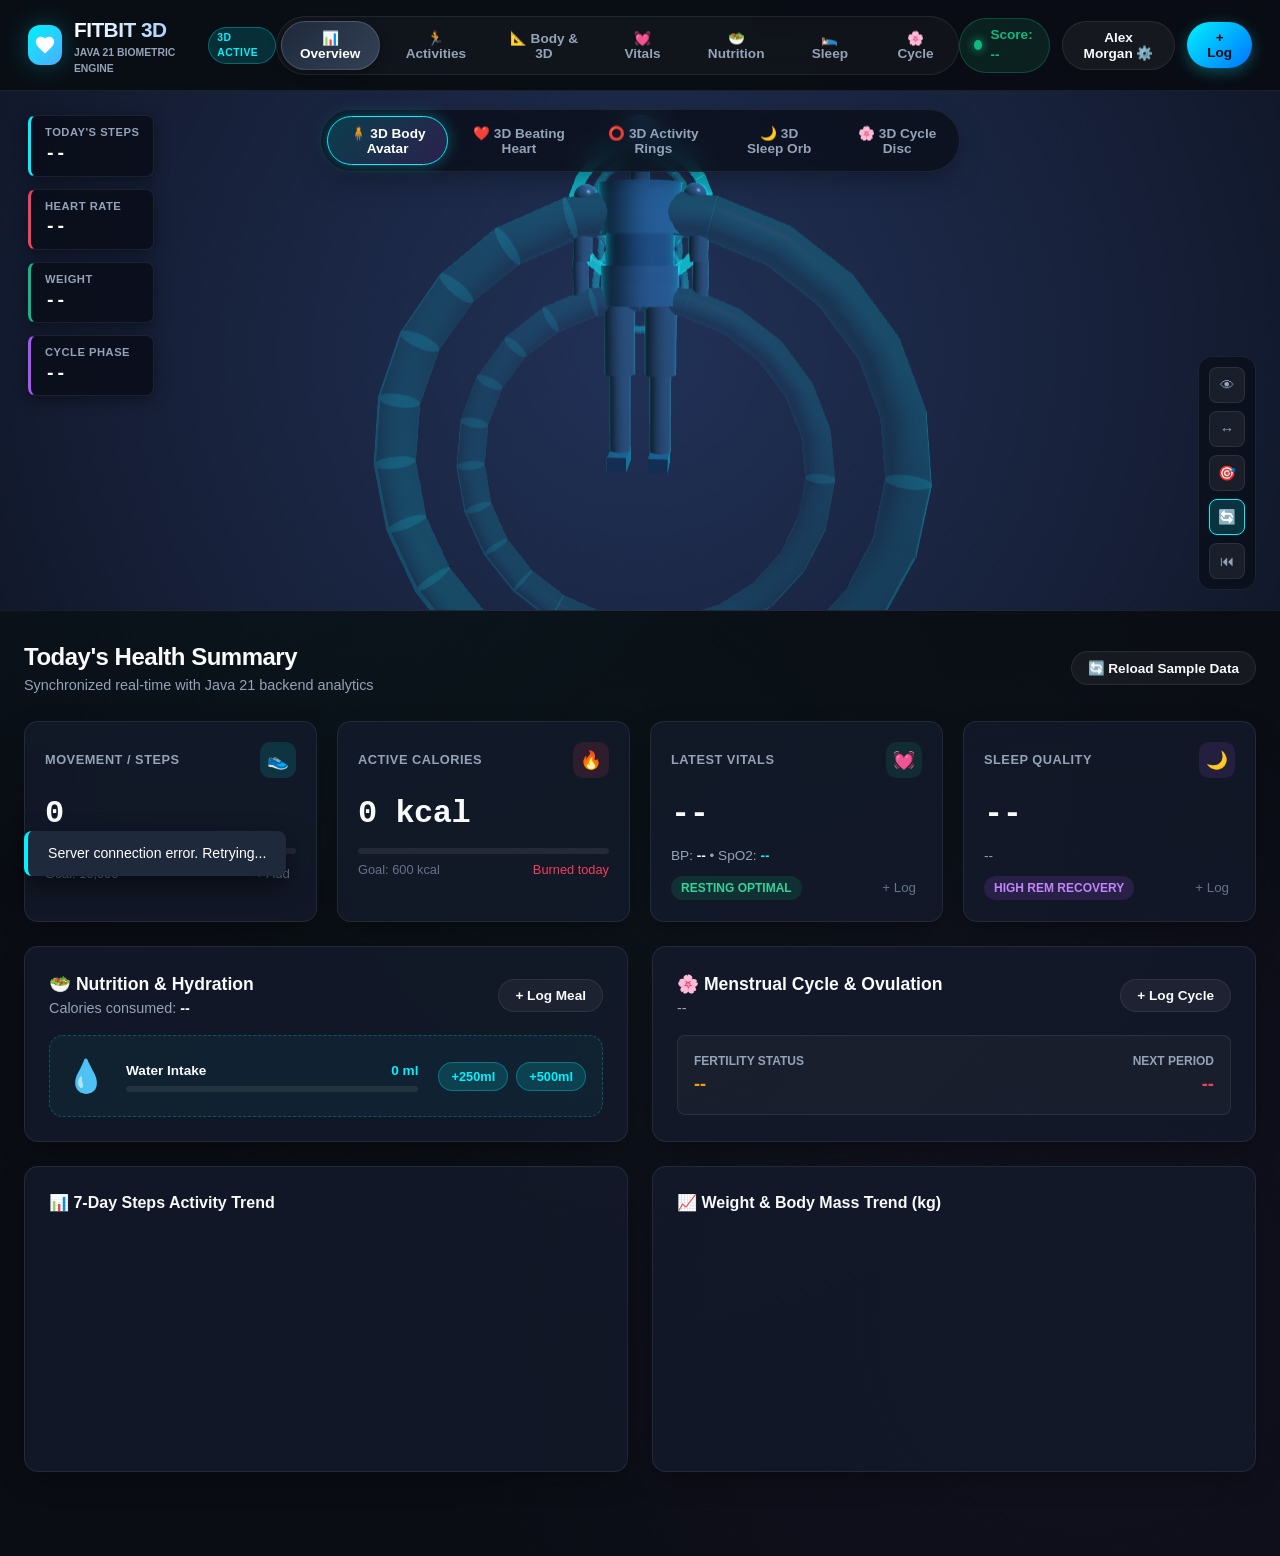
==== web/index.html @ 7d6e81f7 "feat: complete Review 1 requirements (OOP hierarchy, SQLite database design, JDBC connectivity, 3D W" ====
<!DOCTYPE html>
<html lang="en">
<head>
  <meta charset="UTF-8">
  <meta name="viewport" content="width=device-width, initial-scale=1.0">
  <title>Fitbit 3D - Next-Gen Health & Fitness (Java 21)</title>
  <link rel="stylesheet" href="css/style.css">
  <link rel="icon" href="data:image/svg+xml,<svg xmlns='http://www.w3.org/2000/svg' viewBox='0 0 100 100'><text y='.9em' font-size='90'>⚡</text></svg>">
</head>
<body>

  <!-- =========================================================================
       TOP NAVIGATION BAR
       ========================================================================= -->
  <header class="navbar">
    <div class="brand">
      <div class="brand-icon">
        <svg viewBox="0 0 24 24"><path d="M12 21.35l-1.45-1.32C5.4 15.36 2 12.28 2 8.5 2 5.42 4.42 3 7.5 3c1.74 0 3.41.81 4.5 2.09C13.09 3.81 14.76 3 16.5 3 19.58 3 22 5.42 22 8.5c0 3.78-3.4 6.86-8.55 11.54L12 21.35z"/></svg>
      </div>
      <div>
        <div class="brand-title">FITBIT 3D</div>
        <div style="font-size:0.65rem; color:var(--text-muted); font-weight:600;">JAVA 21 BIOMETRIC ENGINE</div>
      </div>
      <span class="brand-badge">3D ACTIVE</span>
    </div>

    <nav class="nav-center">
      <button class="nav-tab active" data-tab="overview">📊 Overview</button>
      <button class="nav-tab" data-tab="activities">🏃 Activities</button>
      <button class="nav-tab" data-tab="measurements">📐 Body & 3D</button>
      <button class="nav-tab" data-tab="vitals">💓 Vitals</button>
      <button class="nav-tab" data-tab="nutrition">🥗 Nutrition</button>
      <button class="nav-tab" data-tab="sleep">🛌 Sleep</button>
      <button class="nav-tab" data-tab="cycle">🌸 Cycle</button>
    </nav>

    <div class="nav-actions">
      <div class="wellness-badge" title="Composite Wellness Score">
        <div class="wellness-ring"></div>
        <span>Score: <strong id="wellnessScoreVal">--</strong></span>
      </div>
      <button class="btn-secondary" id="userNameBadge" onclick="window.app.openModal('modalProfile')">Alex Morgan ⚙️</button>
      <button class="btn-primary" onclick="window.app.openModal('modalActivity')">+ Log</button>
    </div>
  </header>

  <!-- =========================================================================
       HERO 3D THEATER STAGE
       ========================================================================= -->
  <section class="hero-3d-container">
    <!-- 3D Mode Selector -->
    <div class="stage-top-bar">
      <button class="mode-btn active" data-mode="body">🧍 3D Body Avatar</button>
      <button class="mode-btn" data-mode="heart">❤️ 3D Beating Heart</button>
      <button class="mode-btn" data-mode="rings">⭕ 3D Activity Rings</button>
      <button class="mode-btn" data-mode="sleep">🌙 3D Sleep Orb</button>
      <button class="mode-btn" data-mode="cycle">🌸 3D Cycle Disc</button>
    </div>

    <!-- WebGL Canvas -->
    <canvas id="canvas3d"></canvas>

    <!-- 3D Biometric HUD (Left) -->
    <div class="stage-hud">
      <div class="hud-pill">
        <div>
          <div class="hud-title">Today's Steps</div>
          <div class="hud-value" id="hudSteps">--</div>
        </div>
      </div>
      <div class="hud-pill rose">
        <div>
          <div class="hud-title">Heart Rate</div>
          <div class="hud-value" id="hudBpm">--</div>
        </div>
      </div>
      <div class="hud-pill emerald">
        <div>
          <div class="hud-title">Weight</div>
          <div class="hud-value" id="hudWeight">--</div>
        </div>
      </div>
      <div class="hud-pill violet">
        <div>
          <div class="hud-title">Cycle Phase</div>
          <div class="hud-value" id="hudCycle">--</div>
        </div>
      </div>
    </div>

    <!-- 3D Controls (Right) -->
    <div class="stage-controls">
      <button class="ctrl-btn" data-action="front" title="Front View">👁</button>
      <button class="ctrl-btn" data-action="side" title="Side View">↔</button>
      <button class="ctrl-btn" data-action="torso" title="Focus Torso">🎯</button>
      <button class="ctrl-btn active" data-action="autorotate" title="Toggle Auto-Rotation">🔄</button>
      <button class="ctrl-btn" data-action="reset" title="Reset Camera">⏮</button>
    </div>

    <!-- Floating Raycast Tooltip -->
    <div id="hudTooltip"></div>
  </section>

  <!-- =========================================================================
       MAIN DASHBOARD VIEWS
       ========================================================================= -->
  <main class="main-content">

    <!-- 1. OVERVIEW TAB -->
    <section id="view-overview" class="view-section active">
      <div class="section-header">
        <div>
          <h1 class="section-title">Today's Health Summary</h1>
          <p class="section-sub">Synchronized real-time with Java 21 backend analytics</p>
        </div>
        <div style="display:flex; gap:10px;">
          <button class="btn-secondary" onclick="window.app.resetDemoData()">🔄 Reload Sample Data</button>
        </div>
      </div>

      <!-- 4 Core Metric Cards -->
      <div class="grid-4">
        <!-- Steps Card -->
        <div class="glass-panel stat-card">
          <div class="stat-card-header">
            <span class="stat-label">Movement / Steps</span>
            <div class="stat-icon cyan">👟</div>
          </div>
          <div class="stat-value" id="cardTodaySteps">0</div>
          <div class="progress-bar-bg">
            <div class="progress-bar-fill cyan" id="cardStepProgress" style="width:0%"></div>
          </div>
          <div class="stat-footer">
            <span id="cardStepGoal">Goal: 10,000</span>
            <button class="action-btn" onclick="window.app.openModal('modalActivity')">+ Add</button>
          </div>
        </div>

        <!-- Calories Burned -->
        <div class="glass-panel stat-card">
          <div class="stat-card-header">
            <span class="stat-label">Active Calories</span>
            <div class="stat-icon rose">🔥</div>
          </div>
          <div class="stat-value" id="cardTodayCals">0 kcal</div>
          <div class="progress-bar-bg">
            <div class="progress-bar-fill rose" id="cardCalProgress" style="width:0%"></div>
          </div>
          <div class="stat-footer">
            <span id="cardCalGoal">Goal: 600 kcal</span>
            <span style="color:var(--accent-rose)">Burned today</span>
          </div>
        </div>

        <!-- Vitals Card -->
        <div class="glass-panel stat-card">
          <div class="stat-card-header">
            <span class="stat-label">Latest Vitals</span>
            <div class="stat-icon emerald">💓</div>
          </div>
          <div class="stat-value" id="cardHeartRate">--</div>
          <div style="margin: 8px 0; font-size:0.85rem; color:var(--text-muted);">
            BP: <strong id="cardBloodPressure" style="color:#fff;">--</strong> • SpO2: <strong id="cardSpO2" style="color:var(--accent-cyan);">--</strong>
          </div>
          <div class="stat-footer">
            <span class="badge badge-normal">Resting Optimal</span>
            <button class="action-btn" onclick="window.app.openModal('modalVital')">+ Log</button>
          </div>
        </div>

        <!-- Sleep Card -->
        <div class="glass-panel stat-card">
          <div class="stat-card-header">
            <span class="stat-label">Sleep Quality</span>
            <div class="stat-icon violet">🌙</div>
          </div>
          <div class="stat-value" id="cardSleepScore">--</div>
          <div style="margin: 8px 0; font-size:0.85rem; color:var(--text-muted);" id="cardSleepDuration">
            --
          </div>
          <div class="stat-footer">
            <span class="badge badge-purple">High REM Recovery</span>
            <button class="action-btn" onclick="window.app.openModal('modalSleep')">+ Log</button>
          </div>
        </div>
      </div>

      <!-- Nutrition & Cycle Row -->
      <div class="grid-2">
        <!-- Nutrition & Hydration Card -->
        <div class="glass-panel table-card">
          <div class="table-header-wrap">
            <div>
              <h2 style="font-size:1.1rem; font-weight:700;">🥗 Nutrition & Hydration</h2>
              <p class="section-sub">Calories consumed: <strong id="cardNutrCals" style="color:#fff;">--</strong></p>
            </div>
            <button class="btn-secondary" onclick="window.app.openModal('modalNutrition')">+ Log Meal</button>
          </div>
          <!-- Hydration bar -->
          <div class="hydration-widget">
            <div class="water-bottle-icon">💧</div>
            <div style="flex-grow:1;">
              <div style="display:flex; justify-content:space-between; font-size:0.85rem; font-weight:700; margin-bottom:4px;">
                <span>Water Intake</span>
                <span id="cardWaterIntake" style="color:var(--accent-cyan);">0 ml</span>
              </div>
              <div class="progress-bar-bg" style="margin:0;">
                <div class="progress-bar-fill cyan" id="cardWaterProgress" style="width:0%;"></div>
              </div>
            </div>
            <div class="water-btn-group">
              <button class="water-add-btn" onclick="window.app.quickAddWater(250)">+250ml</button>
              <button class="water-add-btn" onclick="window.app.quickAddWater(500)">+500ml</button>
            </div>
          </div>
        </div>

        <!-- Cycle Tracking Card -->
        <div class="glass-panel table-card">
          <div class="table-header-wrap">
            <div>
              <h2 style="font-size:1.1rem; font-weight:700;">🌸 Menstrual Cycle & Ovulation</h2>
              <p class="section-sub" id="cardCyclePhase">--</p>
            </div>
            <button class="btn-secondary" onclick="window.app.openModal('modalCycle')">+ Log Cycle</button>
          </div>
          <div style="display:flex; align-items:center; justify-content:space-between; background:rgba(255,255,255,0.03); padding:16px; border-radius:var(--radius-sm); border:1px solid var(--border-color);">
            <div>
              <div style="font-size:0.75rem; text-transform:uppercase; color:var(--text-muted); font-weight:700;">Fertility Status</div>
              <div style="font-size:1.15rem; font-weight:800; color:var(--accent-amber);" id="cardCycleFertile">--</div>
            </div>
            <div style="text-align:right;">
              <div style="font-size:0.75rem; text-transform:uppercase; color:var(--text-muted); font-weight:700;">Next Period</div>
              <div style="font-size:1.15rem; font-weight:800; color:var(--accent-rose);" id="cardCycleNext">--</div>
            </div>
          </div>
        </div>
      </div>

      <!-- Charts Row -->
      <div class="grid-2">
        <div class="glass-panel table-card">
          <h3 style="font-size:1rem; font-weight:700; margin-bottom:12px;">📊 7-Day Steps Activity Trend</h3>
          <div class="chart-box">
            <canvas id="canvasStepsChart"></canvas>
          </div>
        </div>
        <div class="glass-panel table-card">
          <h3 style="font-size:1rem; font-weight:700; margin-bottom:12px;">📈 Weight & Body Mass Trend (kg)</h3>
          <div class="chart-box">
            <canvas id="canvasWeightChart"></canvas>
          </div>
        </div>
      </div>
    </section>

    <!-- 2. ACTIVITIES TAB -->
    <section id="view-activities" class="view-section">
      <div class="section-header">
        <div>
          <h1 class="section-title">Workouts & Activity Logs</h1>
          <p class="section-sub">Track runs, cycling, strength training, yoga, and HIIT</p>
        </div>
        <button class="btn-primary" onclick="window.app.openModal('modalActivity')">+ Log Workout</button>
      </div>

      <div class="glass-panel table-card">
        <table class="data-table">
          <thead>
            <tr>
              <th>Activity Name</th>
              <th>Type</th>
              <th>Duration</th>
              <th>Distance</th>
              <th>Calories</th>
              <th>Intensity</th>
              <th>Actions</th>
            </tr>
          </thead>
          <tbody id="activitiesTableBody"></tbody>
        </table>
      </div>
    </section>

    <!-- 3. BODY MEASUREMENTS TAB -->
    <section id="view-measurements" class="view-section">
      <div class="section-header">
        <div>
          <h1 class="section-title">Body Measurements & 3D Avatar</h1>
          <p class="section-sub">Weight, BMI, body fat percentage, and tape circumference measurements</p>
        </div>
        <button class="btn-primary" onclick="window.app.openModal('modalMeasurement')">+ Log Measurement</button>
      </div>

      <div class="grid-4">
        <div class="glass-panel stat-card">
          <span class="stat-label">Current Weight</span>
          <div class="stat-value" id="bmLatestWeight">--</div>
          <div class="stat-footer"><span>Target: 60.0 kg</span></div>
        </div>
        <div class="glass-panel stat-card">
          <span class="stat-label">Body Mass Index (BMI)</span>
          <div class="stat-value" id="bmLatestBmi">--</div>
          <div class="stat-footer"><span>Healthy Range: 18.5 - 24.9</span></div>
        </div>
        <div class="glass-panel stat-card">
          <span class="stat-label">Body Fat %</span>
          <div class="stat-value" id="bmLatestFat">--</div>
          <div class="stat-footer"><span>Fitness athlete range</span></div>
        </div>
        <div class="glass-panel stat-card">
          <span class="stat-label">Waist-To-Hip Ratio</span>
          <div class="stat-value" id="bmLatestWhr">--</div>
          <div class="stat-footer"><span class="badge badge-normal">Low Risk (&lt;0.85)</span></div>
        </div>
      </div>

      <div class="glass-panel table-card">
        <table class="data-table">
          <thead>
            <tr>
              <th>Date</th>
              <th>Weight</th>
              <th>Height</th>
              <th>BMI</th>
              <th>Body Fat</th>
              <th>Waist</th>
              <th>Hips</th>
              <th>Actions</th>
            </tr>
          </thead>
          <tbody id="measurementsTableBody"></tbody>
        </table>
      </div>
    </section>

    <!-- 4. VITALS TAB -->
    <section id="view-vitals" class="view-section">
      <div class="section-header">
        <div>
          <h1 class="section-title">Vitals & Biometrics</h1>
          <p class="section-sub">Heart rate BPM, blood pressure, oxygen saturation, glucose and temperature</p>
        </div>
        <button class="btn-primary" onclick="window.app.openModal('modalVital')">+ Log Vitals</button>
      </div>

      <div class="glass-panel table-card">
        <table class="data-table">
          <thead>
            <tr>
              <th>Timestamp</th>
              <th>Heart Rate</th>
              <th>Resting HR</th>
              <th>Blood Pressure</th>
              <th>SpO2</th>
              <th>Glucose</th>
              <th>Actions</th>
            </tr>
          </thead>
          <tbody id="vitalsTableBody"></tbody>
        </table>
      </div>
    </section>

    <!-- 5. NUTRITION TAB -->
    <section id="view-nutrition" class="view-section">
      <div class="section-header">
        <div>
          <h1 class="section-title">Nutrition & Meal Diary</h1>
          <p class="section-sub">Log meals, macronutrients (protein, carbs, fats) and track water intake</p>
        </div>
        <button class="btn-primary" onclick="window.app.openModal('modalNutrition')">+ Log Meal</button>
      </div>

      <div class="glass-panel table-card">
        <table class="data-table">
          <thead>
            <tr>
              <th>Meal</th>
              <th>Food Item</th>
              <th>Calories</th>
              <th>Protein</th>
              <th>Carbs</th>
              <th>Fat</th>
              <th>Actions</th>
            </tr>
          </thead>
          <tbody id="nutritionTableBody"></tbody>
        </table>
      </div>
    </section>

    <!-- 6. SLEEP TAB -->
    <section id="view-sleep" class="view-section">
      <div class="section-header">
        <div>
          <h1 class="section-title">Sleep Architecture & Stages</h1>
          <p class="section-sub">Deep sleep, light sleep, REM cycles, efficiency and recovery scoring</p>
        </div>
        <button class="btn-primary" onclick="window.app.openModal('modalSleep')">+ Log Sleep</button>
      </div>

      <!-- Sleep Hypnogram Canvas -->
      <div class="glass-panel table-card" style="margin-bottom:24px;">
        <h3 style="font-size:1.1rem; font-weight:700; margin-bottom:8px;">🌙 Hypnogram Sleep Stage Breakdown</h3>
        <div class="chart-box" style="height:110px;">
          <canvas id="canvasHypnogram"></canvas>
        </div>
      </div>

      <div class="glass-panel table-card">
        <table class="data-table">
          <thead>
            <tr>
              <th>Date</th>
              <th>Total Duration</th>
              <th>Sleep Score</th>
              <th>Deep Sleep</th>
              <th>REM Sleep</th>
              <th>Efficiency</th>
              <th>Actions</th>
            </tr>
          </thead>
          <tbody id="sleepTableBody"></tbody>
        </table>
      </div>
    </section>

    <!-- 7. CYCLE TRACKING TAB -->
    <section id="view-cycle" class="view-section">
      <div class="section-header">
        <div>
          <h1 class="section-title">Menstrual Cycle & Fertility Tracking</h1>
          <p class="section-sub">Phase forecasting, ovulation window, flow intensity, symptoms and mood log</p>
        </div>
        <button class="btn-primary" onclick="window.app.openModal('modalCycle')">+ Log Cycle</button>
      </div>

      <div class="glass-panel cycle-phase-wheel-card" style="margin-bottom:24px;">
        <div style="font-size:3rem;">🌸</div>
        <div>
          <div id="cyclePhasePill" class="phase-pill phase-follicular">FOLLICULAR</div>
          <h2 style="font-size:1.4rem; font-weight:800;" id="cycleCurrentDay">Day 11</h2>
          <div style="font-size:1rem; color:var(--text-muted); margin-bottom:6px;" id="cyclePhaseName">Follicular Phase</div>
          <p style="font-size:0.9rem; color:var(--text-sub);" id="cycleFocusAdvice">Focus on strength training and creative energy.</p>
        </div>
        <div style="margin-left:auto; display:flex; gap:24px; text-align:right;">
          <div>
            <div style="font-size:0.75rem; text-transform:uppercase; color:var(--text-muted); font-weight:700;">Fertility Status</div>
            <div style="font-size:1.15rem; font-weight:800; color:var(--accent-amber);" id="cycleFertilityStatus">✨ Fertile Window</div>
          </div>
          <div>
            <div style="font-size:0.75rem; text-transform:uppercase; color:var(--text-muted); font-weight:700;">Days To Next Period</div>
            <div style="font-size:1.15rem; font-weight:800; color:var(--accent-rose);" id="cycleNextPeriodDays">17 Days</div>
          </div>
        </div>
      </div>

      <div class="glass-panel table-card">
        <table class="data-table">
          <thead>
            <tr>
              <th>Date</th>
              <th>Cycle Day</th>
              <th>Phase</th>
              <th>Flow</th>
              <th>Symptoms</th>
              <th>Mood</th>
              <th>Actions</th>
            </tr>
          </thead>
          <tbody id="cycleTableBody"></tbody>
        </table>
      </div>
    </section>

  </main>

  <!-- =========================================================================
       MODAL FORMS
       ========================================================================= -->

  <!-- 1. Modal: Log Activity -->
  <div class="modal-backdrop" id="modalActivity">
    <div class="modal-box">
      <div class="modal-header">
        <h3 class="modal-title">🏃 Log Workout Activity</h3>
        <button class="modal-close" onclick="window.app.closeModal('modalActivity')">&times;</button>
      </div>
      <form id="formActivity" class="modal-body">
        <div class="form-group">
          <label class="form-label">Activity Name</label>
          <input type="text" name="actName" class="form-input" placeholder="e.g. Morning 5k Run" required>
        </div>
        <div class="form-row">
          <div class="form-group">
            <label class="form-label">Activity Type</label>
            <select name="actType" class="form-select">
              <option value="RUNNING">Running</option>
              <option value="WALKING">Walking</option>
              <option value="CYCLING">Cycling</option>
              <option value="SWIMMING">Swimming</option>
              <option value="STRENGTH">Strength Training</option>
              <option value="YOGA">Yoga</option>
              <option value="HIIT">HIIT</option>
              <option value="PILATES">Pilates</option>
              <option value="OTHER">Other</option>
            </select>
          </div>
          <div class="form-group">
            <label class="form-label">Duration (Minutes)</label>
            <input type="number" name="actDuration" class="form-input" min="1" value="30" required>
          </div>
        </div>
        <div class="form-row">
          <div class="form-group">
            <label class="form-label">Distance (km, optional)</label>
            <input type="number" step="0.1" name="actDistance" class="form-input" placeholder="e.g. 5.0">
          </div>
          <div class="form-group">
            <label class="form-label">Calories Burned</label>
            <input type="number" name="actCalories" class="form-input" value="250" required>
          </div>
        </div>
        <div class="form-row">
          <div class="form-group">
            <label class="form-label">Steps (optional)</label>
            <input type="number" name="actSteps" class="form-input" placeholder="e.g. 4000">
          </div>
          <div class="form-group">
            <label class="form-label">Avg Heart Rate (BPM)</label>
            <input type="number" name="actHr" class="form-input" placeholder="e.g. 140">
          </div>
        </div>
        <div class="form-group">
          <label class="form-label">Intensity</label>
          <select name="actIntensity" class="form-select">
            <option value="LOW">Low</option>
            <option value="MODERATE" selected>Moderate</option>
            <option value="HIGH">High</option>
            <option value="EXTREME">Extreme</option>
          </select>
        </div>
        <div class="form-group">
          <label class="form-label">Notes</label>
          <textarea name="actNotes" class="form-textarea" rows="2" placeholder="How did the session feel?"></textarea>
        </div>
        <div class="form-actions">
          <button type="button" class="btn-secondary" onclick="window.app.closeModal('modalActivity')">Cancel</button>
          <button type="submit" class="btn-primary">Save Activity</button>
        </div>
      </form>
    </div>
  </div>

  <!-- 2. Modal: Log Body Measurement -->
  <div class="modal-backdrop" id="modalMeasurement">
    <div class="modal-box">
      <div class="modal-header">
        <h3 class="modal-title">📐 Log Body Measurements</h3>
        <button class="modal-close" onclick="window.app.closeModal('modalMeasurement')">&times;</button>
      </div>
      <form id="formMeasurement" class="modal-body">
        <div class="form-row">
          <div class="form-group">
            <label class="form-label">Weight (kg)</label>
            <input type="number" step="0.1" name="bmWeight" class="form-input" value="62.4" required>
          </div>
          <div class="form-group">
            <label class="form-label">Height (cm)</label>
            <input type="number" step="0.5" name="bmHeight" class="form-input" value="168.0" required>
          </div>
        </div>
        <div class="form-row">
          <div class="form-group">
            <label class="form-label">Body Fat %</label>
            <input type="number" step="0.1" name="bmBodyFat" class="form-input" value="21.9">
          </div>
          <div class="form-group">
            <label class="form-label">Muscle Mass (kg)</label>
            <input type="number" step="0.1" name="bmMuscle" class="form-input" value="46.8">
          </div>
        </div>
        <div class="form-row">
          <div class="form-group">
            <label class="form-label">Chest (cm)</label>
            <input type="number" step="0.5" name="bmChest" class="form-input" value="87.0">
          </div>
          <div class="form-group">
            <label class="form-label">Waist (cm)</label>
            <input type="number" step="0.5" name="bmWaist" class="form-input" value="69.8">
          </div>
        </div>
        <div class="form-row">
          <div class="form-group">
            <label class="form-label">Hips (cm)</label>
            <input type="number" step="0.5" name="bmHips" class="form-input" value="95.0">
          </div>
          <div class="form-group">
            <label class="form-label">Biceps (cm)</label>
            <input type="number" step="0.5" name="bmBiceps" class="form-input" value="28.0">
          </div>
        </div>
        <div class="form-group">
          <label class="form-label">Thighs (cm)</label>
          <input type="number" step="0.5" name="bmThighs" class="form-input" value="53.2">
        </div>
        <div class="form-group">
          <label class="form-label">Notes</label>
          <textarea id="inputMeasNotes" name="bmNotes" class="form-textarea" rows="2" placeholder="Notes..."></textarea>
        </div>
        <div class="form-actions">
          <button type="button" class="btn-secondary" onclick="window.app.closeModal('modalMeasurement')">Cancel</button>
          <button type="submit" class="btn-primary">Update Body & 3D Avatar</button>
        </div>
      </form>
    </div>
  </div>

  <!-- 3. Modal: Log Vitals -->
  <div class="modal-backdrop" id="modalVital">
    <div class="modal-box">
      <div class="modal-header">
        <h3 class="modal-title">💓 Record Vitals</h3>
        <button class="modal-close" onclick="window.app.closeModal('modalVital')">&times;</button>
      </div>
      <form id="formVital" class="modal-body">
        <div class="form-row">
          <div class="form-group">
            <label class="form-label">Heart Rate (BPM)</label>
            <input type="number" name="vitHr" class="form-input" value="68" required>
          </div>
          <div class="form-group">
            <label class="form-label">Resting HR (BPM)</label>
            <input type="number" name="vitRestingHr" class="form-input" value="60">
          </div>
        </div>
        <div class="form-row">
          <div class="form-group">
            <label class="form-label">Systolic BP (mmHg)</label>
            <input type="number" name="vitSystolic" class="form-input" value="116">
          </div>
          <div class="form-group">
            <label class="form-label">Diastolic BP (mmHg)</label>
            <input type="number" name="vitDiastolic" class="form-input" value="75">
          </div>
        </div>
        <div class="form-row">
          <div class="form-group">
            <label class="form-label">Blood Oxygen SpO2 (%)</label>
            <input type="number" step="0.1" name="vitSpO2" class="form-input" value="99.0">
          </div>
          <div class="form-group">
            <label class="form-label">Blood Glucose (mg/dL)</label>
            <input type="number" step="0.1" name="vitGlucose" class="form-input" value="92.0">
          </div>
        </div>
        <div class="form-group">
          <label class="form-label">Body Temperature (°C)</label>
          <input type="number" step="0.1" name="vitTemp" class="form-input" value="36.6">
        </div>
        <div class="form-group">
          <label class="form-label">Notes</label>
          <textarea name="vitNotes" class="form-textarea" rows="2" placeholder="e.g. Post-workout measurement"></textarea>
        </div>
        <div class="form-actions">
          <button type="button" class="btn-secondary" onclick="window.app.closeModal('modalVital')">Cancel</button>
          <button type="submit" class="btn-primary">Save Vitals</button>
        </div>
      </form>
    </div>
  </div>

  <!-- 4. Modal: Log Nutrition -->
  <div class="modal-backdrop" id="modalNutrition">
    <div class="modal-box">
      <div class="modal-header">
        <h3 class="modal-title">🥗 Log Meal & Nutrition</h3>
        <button class="modal-close" onclick="window.app.closeModal('modalNutrition')">&times;</button>
      </div>
      <form id="formNutrition" class="modal-body">
        <div class="form-row">
          <div class="form-group">
            <label class="form-label">Meal Type</label>
            <select name="nutrMealType" class="form-select">
              <option value="BREAKFAST">Breakfast</option>
              <option value="LUNCH">Lunch</option>
              <option value="DINNER">Dinner</option>
              <option value="SNACK">Snack</option>
            </select>
          </div>
          <div class="form-group">
            <label class="form-label">Calories (kcal)</label>
            <input type="number" name="nutrCals" class="form-input" value="450" required>
          </div>
        </div>
        <div class="form-group">
          <label class="form-label">Food Description</label>
          <input type="text" name="nutrFood" class="form-input" placeholder="e.g. Grilled Chicken & Quinoa Bowl" required>
        </div>
        <div class="form-row">
          <div class="form-group">
            <label class="form-label">Protein (g)</label>
            <input type="number" step="0.1" name="nutrProtein" class="form-input" value="35.0">
          </div>
          <div class="form-group">
            <label class="form-label">Carbohydrates (g)</label>
            <input type="number" step="0.1" name="nutrCarbs" class="form-input" value="45.0">
          </div>
        </div>
        <div class="form-row">
          <div class="form-group">
            <label class="form-label">Fat (g)</label>
            <input type="number" step="0.1" name="nutrFat" class="form-input" value="12.0">
          </div>
          <div class="form-group">
            <label class="form-label">Water with meal (ml)</label>
            <input type="number" name="nutrWater" class="form-input" value="300">
          </div>
        </div>
        <div class="form-group">
          <label class="form-label">Notes</label>
          <textarea name="nutrNotes" class="form-textarea" rows="2" placeholder="Healthy meal notes..."></textarea>
        </div>
        <div class="form-actions">
          <button type="button" class="btn-secondary" onclick="window.app.closeModal('modalNutrition')">Cancel</button>
          <button type="submit" class="btn-primary">Save Nutrition</button>
        </div>
      </form>
    </div>
  </div>

  <!-- 5. Modal: Log Sleep -->
  <div class="modal-backdrop" id="modalSleep">
    <div class="modal-box">
      <div class="modal-header">
        <h3 class="modal-title">🛌 Record Sleep Session</h3>
        <button class="modal-close" onclick="window.app.closeModal('modalSleep')">&times;</button>
      </div>
      <form id="formSleep" class="modal-body">
        <div class="form-row">
          <div class="form-group">
            <label class="form-label">Bedtime</label>
            <input type="datetime-local" name="slpStart" class="form-input" required>
          </div>
          <div class="form-group">
            <label class="form-label">Wake Time</label>
            <input type="datetime-local" name="slpEnd" class="form-input" required>
          </div>
        </div>
        <div class="form-row">
          <div class="form-group">
            <label class="form-label">Deep Sleep (mins)</label>
            <input type="number" name="slpDeep" class="form-input" value="110" required>
          </div>
          <div class="form-group">
            <label class="form-label">Light Sleep (mins)</label>
            <input type="number" name="slpLight" class="form-input" value="250" required>
          </div>
        </div>
        <div class="form-row">
          <div class="form-group">
            <label class="form-label">REM Sleep (mins)</label>
            <input type="number" name="slpRem" class="form-input" value="105" required>
          </div>
          <div class="form-group">
            <label class="form-label">Awake Time (mins)</label>
            <input type="number" name="slpAwake" class="form-input" value="15" required>
          </div>
        </div>
        <div class="form-group">
          <label class="form-label">Notes</label>
          <textarea name="slpNotes" class="form-textarea" rows="2" placeholder="e.g. Woke feeling well rested"></textarea>
        </div>
        <div class="form-actions">
          <button type="button" class="btn-secondary" onclick="window.app.closeModal('modalSleep')">Cancel</button>
          <button type="submit" class="btn-primary">Calculate & Save Sleep</button>
        </div>
      </form>
    </div>
  </div>

  <!-- 6. Modal: Log Cycle -->
  <div class="modal-backdrop" id="modalCycle">
    <div class="modal-box">
      <div class="modal-header">
        <h3 class="modal-title">🌸 Log Menstrual Cycle & Symptoms</h3>
        <button class="modal-close" onclick="window.app.closeModal('modalCycle')">&times;</button>
      </div>
      <form id="formCycle" class="modal-body">
        <div class="form-row">
          <div class="form-group">
            <label class="form-label">Log Date</label>
            <input type="date" name="cycDate" class="form-input" required>
          </div>
          <div class="form-group">
            <label class="form-label">Cycle Day</label>
            <input type="number" name="cycDay" class="form-input" value="11" min="1" max="45" required>
          </div>
        </div>
        <div class="form-row">
          <div class="form-group">
            <label class="form-label">Flow</label>
            <select name="cycFlow" class="form-select">
              <option value="NONE" selected>None</option>
              <option value="SPOTTING">Spotting</option>
              <option value="LIGHT">Light</option>
              <option value="MEDIUM">Medium</option>
              <option value="HEAVY">Heavy</option>
            </select>
          </div>
          <div class="form-group">
            <label class="form-label">Mood</label>
            <select name="cycMood" class="form-select">
              <option value="Happy" selected>Happy</option>
              <option value="Energetic">Energetic</option>
              <option value="Calm">Calm</option>
              <option value="Moody">Moody</option>
              <option value="Irritable">Irritable</option>
              <option value="Anxious">Anxious</option>
              <option value="Low Energy">Low Energy</option>
            </select>
          </div>
        </div>
        <div class="form-group">
          <label class="form-label">Basal Body Temperature (°C)</label>
          <input type="number" step="0.1" name="cycTemp" class="form-input" value="36.6">
        </div>
        <div class="form-group">
          <label class="form-label">Select Symptoms</label>
          <div class="symptom-tag-cloud">
            <span class="symptom-tag" data-symptom="Cramps">Cramps</span>
            <span class="symptom-tag" data-symptom="Headache">Headache</span>
            <span class="symptom-tag" data-symptom="Bloating">Bloating</span>
            <span class="symptom-tag" data-symptom="Fatigue">Fatigue</span>
            <span class="symptom-tag" data-symptom="Acne">Acne</span>
            <span class="symptom-tag" data-symptom="Tender Breasts">Tender Breasts</span>
            <span class="symptom-tag" data-symptom="Cravings">Cravings</span>
            <span class="symptom-tag" data-symptom="High Energy">High Energy</span>
          </div>
        </div>
        <div class="form-group">
          <label class="form-label">Notes</label>
          <textarea name="cycNotes" class="form-textarea" rows="2" placeholder="Cycle notes..."></textarea>
        </div>
        <div class="form-actions">
          <button type="button" class="btn-secondary" onclick="window.app.closeModal('modalCycle')">Cancel</button>
          <button type="submit" class="btn-primary">Save Cycle Entry</button>
        </div>
      </form>
    </div>
  </div>

  <!-- 7. Modal: User Profile & Goals Settings -->
  <div class="modal-backdrop" id="modalProfile">
    <div class="modal-box">
      <div class="modal-header">
        <h3 class="modal-title">⚙️ User Profile & Fitness Goals</h3>
        <button class="modal-close" onclick="window.app.closeModal('modalProfile')">&times;</button>
      </div>
      <form id="formProfile" class="modal-body">
        <div class="form-row">
          <div class="form-group">
            <label class="form-label">Full Name</label>
            <input type="text" name="profName" class="form-input" value="Alex Morgan" required>
          </div>
          <div class="form-group">
            <label class="form-label">Age</label>
            <input type="number" name="profAge" class="form-input" value="28" required>
          </div>
        </div>
        <div class="form-row">
          <div class="form-group">
            <label class="form-label">Gender</label>
            <select name="profGender" class="form-select">
              <option value="FEMALE" selected>Female</option>
              <option value="MALE">Male</option>
              <option value="OTHER">Other</option>
            </select>
          </div>
          <div class="form-group">
            <label class="form-label">Height (cm)</label>
            <input type="number" step="0.1" name="profHeight" class="form-input" value="168.0" required>
          </div>
        </div>
        <div class="form-row">
          <div class="form-group">
            <label class="form-label">Target Weight (kg)</label>
            <input type="number" step="0.1" name="profWeight" class="form-input" value="60.0" required>
          </div>
          <div class="form-group">
            <label class="form-label">Daily Step Goal</label>
            <input type="number" name="profSteps" class="form-input" value="10000" required>
          </div>
        </div>
        <div class="form-row">
          <div class="form-group">
            <label class="form-label">Daily Burn Goal (kcal)</label>
            <input type="number" name="profCalories" class="form-input" value="600" required>
          </div>
          <div class="form-group">
            <label class="form-label">Daily Water Goal (ml)</label>
            <input type="number" name="profWater" class="form-input" value="2500" required>
          </div>
        </div>
        <div class="form-row">
          <div class="form-group">
            <label class="form-label">Cycle Length (Days)</label>
            <input type="number" name="profCycleLength" class="form-input" value="28" required>
          </div>
          <div class="form-group">
            <label class="form-label">Period Length (Days)</label>
            <input type="number" name="profPeriodLength" class="form-input" value="5" required>
          </div>
        </div>
        <div class="form-actions">
          <button type="button" class="btn-secondary" onclick="window.app.closeModal('modalProfile')">Cancel</button>
          <button type="submit" class="btn-primary">Update Profile</button>
        </div>
      </form>
    </div>
  </div>

  <!-- Toast Notification Container -->
  <div class="toast-container" id="toastContainer"></div>

  <!-- Scripts -->
  <script src="js/engine3d.js"></script>
  <script src="js/charts.js"></script>
  <script src="js/app.js"></script>
</body>
</html>
---- web/css/style.css ----
/* ==========================================================================
   FITBIT 3D - CYBER-BIOMETRIC DESIGN SYSTEM
   ========================================================================== */

:root {
  --bg-primary: #0a0d14;
  --bg-secondary: #111726;
  --bg-card: rgba(20, 27, 45, 0.75);
  --bg-card-hover: rgba(28, 38, 64, 0.85);
  --bg-glass: rgba(18, 24, 40, 0.65);
  --border-color: rgba(255, 255, 255, 0.08);
  --border-glow: rgba(0, 242, 254, 0.3);

  --accent-cyan: #00f2fe;
  --accent-blue: #4facfe;
  --accent-emerald: #10b981;
  --accent-rose: #f43f5e;
  --accent-violet: #a855f7;
  --accent-amber: #f59e0b;
  --accent-indigo: #6366f1;
  --accent-pink: #ec4899;

  --text-main: #f8fafc;
  --text-muted: #94a3b8;
  --text-sub: #64748b;

  --font-main: -apple-system, BlinkMacSystemFont, "Segoe UI", Roboto, "Helvetica Neue", Arial, sans-serif;
  --font-mono: "SF Mono", Monaco, Inconsolata, "Fira Code", monospace;

  --shadow-glow-cyan: 0 0 25px rgba(0, 242, 254, 0.25);
  --shadow-glow-rose: 0 0 25px rgba(244, 63, 94, 0.25);
  --shadow-card: 0 10px 30px -10px rgba(0, 0, 0, 0.5);

  --radius-sm: 8px;
  --radius-md: 14px;
  --radius-lg: 20px;
  --radius-full: 9999px;
}

* {
  box-sizing: border-box;
  margin: 0;
  padding: 0;
}

body {
  background-color: var(--bg-primary);
  background-image: 
    radial-gradient(circle at 15% 15%, rgba(0, 242, 254, 0.05) 0%, transparent 40%),
    radial-gradient(circle at 85% 85%, rgba(168, 85, 247, 0.05) 0%, transparent 40%),
    radial-gradient(circle at 50% 50%, rgba(16, 185, 129, 0.03) 0%, transparent 60%);
  color: var(--text-main);
  font-family: var(--font-main);
  line-height: 1.5;
  overflow-x: hidden;
  min-height: 100vh;
}

/* Glassmorphism utility */
.glass-panel {
  background: var(--bg-card);
  backdrop-filter: blur(16px);
  -webkit-backdrop-filter: blur(16px);
  border: 1px solid var(--border-color);
  border-radius: var(--radius-md);
  box-shadow: var(--shadow-card);
}

/* Header & Top Bar */
.navbar {
  position: sticky;
  top: 0;
  z-index: 100;
  display: flex;
  align-items: center;
  justify-content: space-between;
  padding: 14px 28px;
  background: rgba(10, 13, 20, 0.85);
  backdrop-filter: blur(20px);
  border-bottom: 1px solid var(--border-color);
}

.brand {
  display: flex;
  align-items: center;
  gap: 12px;
}

.brand-icon {
  width: 40px;
  height: 40px;
  border-radius: 12px;
  background: linear-gradient(135deg, var(--accent-cyan), var(--accent-blue));
  display: flex;
  align-items: center;
  justify-content: center;
  box-shadow: var(--shadow-glow-cyan);
}

.brand-icon svg {
  width: 22px;
  height: 22px;
  fill: #fff;
}

.brand-title {
  font-size: 1.3rem;
  font-weight: 800;
  letter-spacing: -0.5px;
  background: linear-gradient(90deg, #fff, #93c5fd);
  -webkit-background-clip: text;
  -webkit-text-fill-color: transparent;
}

.brand-badge {
  font-size: 0.65rem;
  font-weight: 700;
  padding: 2px 8px;
  border-radius: var(--radius-full);
  background: rgba(0, 242, 254, 0.15);
  color: var(--accent-cyan);
  border: 1px solid rgba(0, 242, 254, 0.3);
  letter-spacing: 0.5px;
  text-transform: uppercase;
}

.nav-center {
  display: flex;
  align-items: center;
  gap: 8px;
  background: rgba(255, 255, 255, 0.03);
  padding: 4px;
  border-radius: var(--radius-full);
  border: 1px solid var(--border-color);
}

.nav-tab {
  background: transparent;
  border: none;
  color: var(--text-muted);
  font-size: 0.85rem;
  font-weight: 600;
  padding: 8px 16px;
  border-radius: var(--radius-full);
  cursor: pointer;
  transition: all 0.2s ease;
  display: flex;
  align-items: center;
  gap: 6px;
}

.nav-tab:hover {
  color: var(--text-main);
  background: rgba(255, 255, 255, 0.05);
}

.nav-tab.active {
  color: #fff;
  background: linear-gradient(135deg, #1e293b, #334155);
  box-shadow: 0 4px 12px rgba(0, 0, 0, 0.3);
  border: 1px solid rgba(255, 255, 255, 0.15);
}

.nav-actions {
  display: flex;
  align-items: center;
  gap: 12px;
}

.wellness-badge {
  display: flex;
  align-items: center;
  gap: 8px;
  padding: 6px 14px;
  border-radius: var(--radius-full);
  background: rgba(16, 185, 129, 0.12);
  border: 1px solid rgba(16, 185, 129, 0.3);
  color: var(--accent-emerald);
  font-size: 0.85rem;
  font-weight: 700;
}

.wellness-ring {
  width: 10px;
  height: 10px;
  border-radius: 50%;
  background: var(--accent-emerald);
  box-shadow: 0 0 10px var(--accent-emerald);
  animation: pulse-ring 2s infinite ease-in-out;
}

@keyframes pulse-ring {
  0%, 100% { transform: scale(1); opacity: 1; }
  50% { transform: scale(1.3); opacity: 0.6; }
}

.btn-primary {
  background: linear-gradient(135deg, var(--accent-cyan), #0072ff);
  color: #030712;
  border: none;
  font-weight: 700;
  font-size: 0.85rem;
  padding: 8px 18px;
  border-radius: var(--radius-full);
  cursor: pointer;
  display: flex;
  align-items: center;
  gap: 6px;
  transition: all 0.2s ease;
  box-shadow: 0 4px 15px rgba(0, 242, 254, 0.3);
}

.btn-primary:hover {
  transform: translateY(-1px);
  box-shadow: 0 6px 20px rgba(0, 242, 254, 0.5);
}

.btn-secondary {
  background: rgba(255, 255, 255, 0.05);
  border: 1px solid var(--border-color);
  color: var(--text-main);
  padding: 8px 16px;
  border-radius: var(--radius-full);
  font-size: 0.85rem;
  font-weight: 600;
  cursor: pointer;
  transition: all 0.2s ease;
}

.btn-secondary:hover {
  background: rgba(255, 255, 255, 0.1);
  border-color: rgba(255, 255, 255, 0.2);
}

/* ==========================================================================
   3D HERO THEATER STAGE
   ========================================================================== */

.hero-3d-container {
  position: relative;
  width: 100%;
  height: 520px;
  background: radial-gradient(circle at center, #17223b 0%, #0c101b 75%, #07090f 100%);
  border-bottom: 1px solid var(--border-color);
  overflow: hidden;
}

#canvas3d {
  width: 100%;
  height: 100%;
  display: block;
  cursor: grab;
}

#canvas3d:active {
  cursor: grabbing;
}

/* 3D Mode Selector floating on top */
.stage-top-bar {
  position: absolute;
  top: 18px;
  left: 50%;
  transform: translateX(-50%);
  z-index: 10;
  display: flex;
  gap: 8px;
  background: rgba(10, 14, 25, 0.8);
  backdrop-filter: blur(12px);
  padding: 6px;
  border-radius: var(--radius-full);
  border: 1px solid var(--border-color);
  box-shadow: var(--shadow-card);
}

.mode-btn {
  background: transparent;
  border: none;
  color: var(--text-muted);
  font-size: 0.85rem;
  font-weight: 600;
  padding: 8px 16px;
  border-radius: var(--radius-full);
  cursor: pointer;
  display: flex;
  align-items: center;
  gap: 6px;
  transition: all 0.2s ease;
}

.mode-btn:hover {
  color: #fff;
  background: rgba(255, 255, 255, 0.05);
}

.mode-btn.active {
  color: #fff;
  background: linear-gradient(135deg, rgba(0, 242, 254, 0.2), rgba(168, 85, 247, 0.2));
  border: 1px solid var(--accent-cyan);
  box-shadow: 0 0 15px rgba(0, 242, 254, 0.3);
}

/* 3D Camera & Control Toolbar */
.stage-controls {
  position: absolute;
  bottom: 20px;
  right: 24px;
  z-index: 10;
  display: flex;
  flex-direction: column;
  gap: 8px;
  background: rgba(10, 14, 25, 0.75);
  backdrop-filter: blur(12px);
  padding: 10px;
  border-radius: var(--radius-md);
  border: 1px solid var(--border-color);
}

.ctrl-btn {
  background: rgba(255, 255, 255, 0.06);
  border: 1px solid rgba(255, 255, 255, 0.08);
  color: var(--text-muted);
  width: 36px;
  height: 36px;
  border-radius: var(--radius-sm);
  display: flex;
  align-items: center;
  justify-content: center;
  cursor: pointer;
  font-size: 0.9rem;
  transition: all 0.2s;
}

.ctrl-btn:hover {
  background: rgba(255, 255, 255, 0.15);
  color: #fff;
  border-color: var(--accent-cyan);
}

.ctrl-btn.active {
  color: var(--accent-cyan);
  border-color: var(--accent-cyan);
  background: rgba(0, 242, 254, 0.15);
}

/* 3D Biometric HUD Overlay (Left Side) */
.stage-hud {
  position: absolute;
  top: 24px;
  left: 28px;
  z-index: 10;
  display: flex;
  flex-direction: column;
  gap: 12px;
  pointer-events: none;
}

.hud-pill {
  pointer-events: auto;
  background: rgba(10, 14, 25, 0.85);
  backdrop-filter: blur(12px);
  border: 1px solid var(--border-color);
  border-left: 3px solid var(--accent-cyan);
  border-radius: var(--radius-sm);
  padding: 8px 14px;
  display: flex;
  align-items: center;
  gap: 12px;
  box-shadow: 0 4px 15px rgba(0, 0, 0, 0.4);
}

.hud-pill.rose { border-left-color: var(--accent-rose); }
.hud-pill.violet { border-left-color: var(--accent-violet); }
.hud-pill.emerald { border-left-color: var(--accent-emerald); }
.hud-pill.amber { border-left-color: var(--accent-amber); }

.hud-title {
  font-size: 0.7rem;
  color: var(--text-muted);
  text-transform: uppercase;
  letter-spacing: 0.5px;
  font-weight: 700;
}

.hud-value {
  font-size: 1.1rem;
  font-weight: 800;
  color: #fff;
  font-family: var(--font-mono);
}

.hud-sub {
  font-size: 0.75rem;
  color: var(--text-sub);
}

/* 3D Floating Tooltip */
#hudTooltip {
  position: absolute;
  pointer-events: none;
  z-index: 20;
  background: rgba(15, 23, 42, 0.95);
  border: 1px solid var(--accent-cyan);
  box-shadow: var(--shadow-glow-cyan);
  padding: 8px 14px;
  border-radius: var(--radius-sm);
  font-size: 0.8rem;
  color: #fff;
  transform: translate(-50%, -120%);
  display: none;
  white-space: nowrap;
}

/* ==========================================================================
   MAIN DASHBOARD CONTENT
   ========================================================================== */

.main-content {
  max-width: 1400px;
  margin: 0 auto;
  padding: 28px 24px 60px;
}

.view-section {
  display: none;
  animation: fadeIn 0.3s ease-in-out forwards;
}

.view-section.active {
  display: block;
}

@keyframes fadeIn {
  from { opacity: 0; transform: translateY(8px); }
  to { opacity: 1; transform: translateY(0); }
}

/* Section Header */
.section-header {
  display: flex;
  align-items: center;
  justify-content: space-between;
  margin-bottom: 24px;
}

.section-title {
  font-size: 1.5rem;
  font-weight: 800;
  letter-spacing: -0.5px;
}

.section-sub {
  color: var(--text-muted);
  font-size: 0.9rem;
}

/* Grid Layouts */
.grid-4 {
  display: grid;
  grid-template-columns: repeat(auto-fit, minmax(260px, 1fr));
  gap: 20px;
  margin-bottom: 24px;
}

.grid-3 {
  display: grid;
  grid-template-columns: repeat(auto-fit, minmax(320px, 1fr));
  gap: 20px;
  margin-bottom: 24px;
}

.grid-2 {
  display: grid;
  grid-template-columns: repeat(auto-fit, minmax(460px, 1fr));
  gap: 24px;
  margin-bottom: 24px;
}

/* Stat Cards */
.stat-card {
  padding: 20px;
  position: relative;
  overflow: hidden;
  transition: transform 0.2s, border-color 0.2s;
}

.stat-card:hover {
  transform: translateY(-2px);
  border-color: rgba(255, 255, 255, 0.15);
}

.stat-card-header {
  display: flex;
  align-items: center;
  justify-content: space-between;
  margin-bottom: 12px;
}

.stat-label {
  font-size: 0.8rem;
  font-weight: 700;
  color: var(--text-muted);
  text-transform: uppercase;
  letter-spacing: 0.5px;
}

.stat-icon {
  width: 36px;
  height: 36px;
  border-radius: 10px;
  display: flex;
  align-items: center;
  justify-content: center;
  font-size: 1.1rem;
}

.stat-icon.cyan { background: rgba(0, 242, 254, 0.12); color: var(--accent-cyan); }
.stat-icon.rose { background: rgba(244, 63, 94, 0.12); color: var(--accent-rose); }
.stat-icon.emerald { background: rgba(16, 185, 129, 0.12); color: var(--accent-emerald); }
.stat-icon.violet { background: rgba(168, 85, 247, 0.12); color: var(--accent-violet); }
.stat-icon.amber { background: rgba(245, 158, 11, 0.12); color: var(--accent-amber); }
.stat-icon.pink { background: rgba(236, 72, 153, 0.12); color: var(--accent-pink); }

.stat-value {
  font-size: 2rem;
  font-weight: 800;
  letter-spacing: -0.5px;
  font-family: var(--font-mono);
  margin-bottom: 4px;
}

.stat-footer {
  display: flex;
  align-items: center;
  justify-content: space-between;
  font-size: 0.8rem;
  color: var(--text-sub);
}

.progress-bar-bg {
  width: 100%;
  height: 6px;
  background: rgba(255, 255, 255, 0.08);
  border-radius: var(--radius-full);
  margin: 10px 0 6px;
  overflow: hidden;
}

.progress-bar-fill {
  height: 100%;
  border-radius: var(--radius-full);
  transition: width 0.6s ease;
}

.progress-bar-fill.cyan { background: linear-gradient(90deg, var(--accent-blue), var(--accent-cyan)); }
.progress-bar-fill.rose { background: linear-gradient(90deg, #fb7185, var(--accent-rose)); }
.progress-bar-fill.emerald { background: linear-gradient(90deg, #34d399, var(--accent-emerald)); }
.progress-bar-fill.violet { background: linear-gradient(90deg, #c084fc, var(--accent-violet)); }
.progress-bar-fill.amber { background: linear-gradient(90deg, #fcd34d, var(--accent-amber)); }

/* Data Tables */
.table-card {
  padding: 24px;
}

.table-header-wrap {
  display: flex;
  align-items: center;
  justify-content: space-between;
  margin-bottom: 16px;
}

.data-table {
  width: 100%;
  border-collapse: collapse;
  font-size: 0.88rem;
}

.data-table th {
  text-align: left;
  padding: 12px 14px;
  color: var(--text-muted);
  font-weight: 600;
  border-bottom: 1px solid var(--border-color);
  font-size: 0.75rem;
  text-transform: uppercase;
  letter-spacing: 0.5px;
}

.data-table td {
  padding: 14px;
  border-bottom: 1px solid rgba(255, 255, 255, 0.04);
  color: var(--text-main);
}

.data-table tr:hover td {
  background: rgba(255, 255, 255, 0.02);
}

/* Badges & Tags */
.badge {
  display: inline-flex;
  align-items: center;
  gap: 4px;
  padding: 3px 10px;
  border-radius: var(--radius-full);
  font-size: 0.75rem;
  font-weight: 700;
  text-transform: uppercase;
}

.badge-normal { background: rgba(16, 185, 129, 0.15); color: #34d399; }
.badge-elevated { background: rgba(245, 158, 11, 0.15); color: #fbbf24; }
.badge-warning { background: rgba(244, 63, 94, 0.15); color: #f87171; }
.badge-info { background: rgba(0, 242, 254, 0.15); color: var(--accent-cyan); }
.badge-purple { background: rgba(168, 85, 247, 0.15); color: #c084fc; }

.action-btn {
  background: transparent;
  border: none;
  color: var(--text-sub);
  cursor: pointer;
  padding: 6px;
  border-radius: 6px;
  transition: all 0.2s;
}

.action-btn:hover {
  color: var(--accent-rose);
  background: rgba(244, 63, 94, 0.1);
}

/* Canvas Chart Containers */
.chart-box {
  width: 100%;
  height: 220px;
  position: relative;
}

.chart-box canvas {
  width: 100% !important;
  height: 100% !important;
}

/* Hydration Counter Widget */
.hydration-widget {
  display: flex;
  align-items: center;
  gap: 20px;
  padding: 16px;
  background: rgba(0, 242, 254, 0.05);
  border: 1px dashed rgba(0, 242, 254, 0.25);
  border-radius: var(--radius-md);
  margin-top: 14px;
}

.water-bottle-icon {
  font-size: 2rem;
}

.water-btn-group {
  display: flex;
  gap: 8px;
  margin-left: auto;
}

.water-add-btn {
  background: rgba(0, 242, 254, 0.15);
  border: 1px solid rgba(0, 242, 254, 0.3);
  color: var(--accent-cyan);
  padding: 6px 12px;
  border-radius: var(--radius-full);
  font-size: 0.8rem;
  font-weight: 700;
  cursor: pointer;
  transition: all 0.2s;
}

.water-add-btn:hover {
  background: var(--accent-cyan);
  color: #000;
}

/* Cycle Tracking Special UI */
.cycle-phase-wheel-card {
  display: flex;
  align-items: center;
  gap: 24px;
  padding: 24px;
}

.phase-pill {
  padding: 6px 16px;
  border-radius: var(--radius-full);
  font-size: 0.85rem;
  font-weight: 700;
  display: inline-block;
  margin-bottom: 8px;
}

.phase-menstrual { background: rgba(244, 63, 94, 0.2); color: #f43f5e; border: 1px solid rgba(244, 63, 94, 0.3); }
.phase-follicular { background: rgba(16, 185, 129, 0.2); color: #10b981; border: 1px solid rgba(16, 185, 129, 0.3); }
.phase-ovulatory { background: rgba(245, 158, 11, 0.2); color: #f59e0b; border: 1px solid rgba(245, 158, 11, 0.3); }
.phase-luteal { background: rgba(168, 85, 247, 0.2); color: #a855f7; border: 1px solid rgba(168, 85, 247, 0.3); }

/* Symptom Badges Selector */
.symptom-tag-cloud {
  display: flex;
  flex-wrap: wrap;
  gap: 8px;
  margin-top: 8px;
}

.symptom-tag {
  background: rgba(255, 255, 255, 0.05);
  border: 1px solid var(--border-color);
  padding: 4px 12px;
  border-radius: var(--radius-full);
  font-size: 0.8rem;
  color: var(--text-muted);
  cursor: pointer;
  transition: all 0.2s;
  user-select: none;
}

.symptom-tag.selected {
  background: rgba(236, 72, 153, 0.2);
  border-color: var(--accent-pink);
  color: #fff;
}

/* ==========================================================================
   MODAL WINDOWS & FORMS
   ========================================================================== */

.modal-backdrop {
  position: fixed;
  top: 0;
  left: 0;
  width: 100vw;
  height: 100vh;
  background: rgba(4, 7, 15, 0.8);
  backdrop-filter: blur(8px);
  z-index: 200;
  display: none;
  align-items: center;
  justify-content: center;
  padding: 20px;
}

.modal-backdrop.active {
  display: flex;
}

.modal-box {
  background: #111728;
  border: 1px solid rgba(255, 255, 255, 0.12);
  border-radius: var(--radius-lg);
  width: 100%;
  max-width: 540px;
  max-height: 90vh;
  overflow-y: auto;
  box-shadow: 0 25px 50px -12px rgba(0, 0, 0, 0.8);
  animation: modalScale 0.25s cubic-bezier(0.16, 1, 0.3, 1) forwards;
}

@keyframes modalScale {
  from { opacity: 0; transform: scale(0.95); }
  to { opacity: 1; transform: scale(1); }
}

.modal-header {
  display: flex;
  align-items: center;
  justify-content: space-between;
  padding: 20px 24px;
  border-bottom: 1px solid var(--border-color);
}

.modal-title {
  font-size: 1.2rem;
  font-weight: 800;
}

.modal-close {
  background: transparent;
  border: none;
  color: var(--text-muted);
  font-size: 1.5rem;
  cursor: pointer;
}

.modal-close:hover {
  color: #fff;
}

.modal-body {
  padding: 24px;
}

.form-group {
  margin-bottom: 16px;
}

.form-row {
  display: grid;
  grid-template-columns: 1fr 1fr;
  gap: 14px;
}

.form-label {
  display: block;
  font-size: 0.8rem;
  font-weight: 700;
  color: var(--text-muted);
  margin-bottom: 6px;
  text-transform: uppercase;
  letter-spacing: 0.5px;
}

.form-input, .form-select, .form-textarea {
  width: 100%;
  padding: 10px 14px;
  background: rgba(255, 255, 255, 0.04);
  border: 1px solid var(--border-color);
  border-radius: var(--radius-sm);
  color: #fff;
  font-family: inherit;
  font-size: 0.9rem;
  transition: border-color 0.2s;
}

.form-input:focus, .form-select:focus, .form-textarea:focus {
  outline: none;
  border-color: var(--accent-cyan);
  background: rgba(255, 255, 255, 0.08);
}

.form-actions {
  display: flex;
  justify-content: flex-end;
  gap: 12px;
  margin-top: 24px;
}

/* Toast notifications */
.toast-container {
  position: fixed;
  bottom: 24px;
  left: 24px;
  z-index: 300;
  display: flex;
  flex-direction: column;
  gap: 10px;
}

.toast {
  background: #1e293b;
  border-left: 4px solid var(--accent-cyan);
  color: #fff;
  padding: 12px 20px;
  border-radius: var(--radius-sm);
  font-size: 0.88rem;
  box-shadow: 0 10px 25px rgba(0, 0, 0, 0.5);
  animation: slideToast 0.3s ease-out forwards;
}

@keyframes slideToast {
  from { opacity: 0; transform: translateX(-20px); }
  to { opacity: 1; transform: translateX(0); }
}

/* Responsive adjustments */
@media (max-width: 900px) {
  .navbar {
    flex-direction: column;
    gap: 12px;
    padding: 12px;
  }
  .nav-center {
    flex-wrap: wrap;
    justify-content: center;
  }
  .hero-3d-container {
    height: 420px;
  }
  .stage-hud {
    display: none;
  }
}
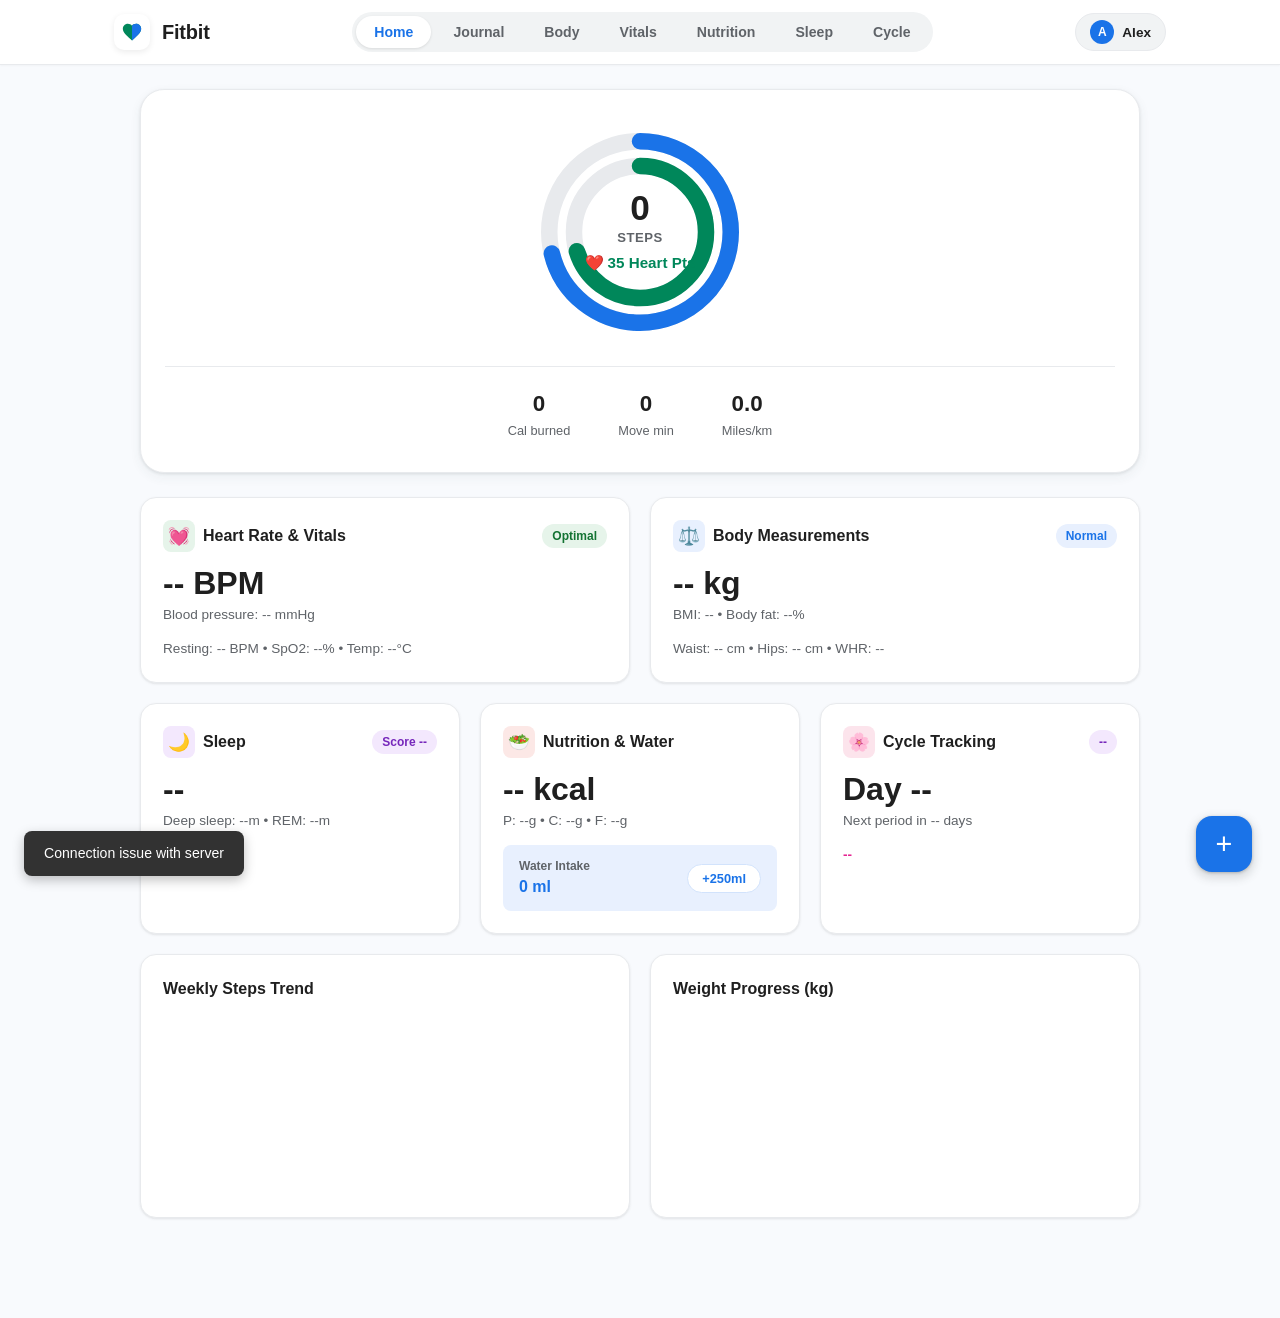
==== commit 9cfb70b6: "feat: redesign UI to clean minimal Google Fit style with concentric rings and Material Design 3 card" ====
--- a/web/index.html
+++ b/web/index.html
@@ -3,278 +3,227 @@
 <head>
   <meta charset="UTF-8">
   <meta name="viewport" content="width=device-width, initial-scale=1.0">
-  <title>Fitbit 3D - Next-Gen Health & Fitness (Java 21)</title>
+  <title>Google Fit - Minimal Health & Fitness Tracker</title>
   <link rel="stylesheet" href="css/style.css">
-  <link rel="icon" href="data:image/svg+xml,<svg xmlns='http://www.w3.org/2000/svg' viewBox='0 0 100 100'><text y='.9em' font-size='90'>⚡</text></svg>">
+  <link rel="icon" href="data:image/svg+xml,<svg xmlns='http://www.w3.org/2000/svg' viewBox='0 0 24 24'><path fill='%231a73e8' d='M12 21.35l-1.45-1.32C5.4 15.36 2 12.28 2 8.5 2 5.42 4.42 3 7.5 3c1.74 0 3.41.81 4.5 2.09C13.09 3.81 14.76 3 16.5 3 19.58 3 22 5.42 22 8.5c0 3.78-3.4 6.86-8.55 11.54L12 21.35z'/></svg>">
 </head>
 <body>
 
   <!-- =========================================================================
-       TOP NAVIGATION BAR
+       GOOGLE FIT HEADER
        ========================================================================= -->
-  <header class="navbar">
-    <div class="brand">
-      <div class="brand-icon">
-        <svg viewBox="0 0 24 24"><path d="M12 21.35l-1.45-1.32C5.4 15.36 2 12.28 2 8.5 2 5.42 4.42 3 7.5 3c1.74 0 3.41.81 4.5 2.09C13.09 3.81 14.76 3 16.5 3 19.58 3 22 5.42 22 8.5c0 3.78-3.4 6.86-8.55 11.54L12 21.35z"/></svg>
-      </div>
-      <div>
-        <div class="brand-title">FITBIT 3D</div>
-        <div style="font-size:0.65rem; color:var(--text-muted); font-weight:600;">JAVA 21 BIOMETRIC ENGINE</div>
-      </div>
-      <span class="brand-badge">3D ACTIVE</span>
-    </div>
-
-    <nav class="nav-center">
-      <button class="nav-tab active" data-tab="overview">📊 Overview</button>
-      <button class="nav-tab" data-tab="activities">🏃 Activities</button>
-      <button class="nav-tab" data-tab="measurements">📐 Body & 3D</button>
-      <button class="nav-tab" data-tab="vitals">💓 Vitals</button>
-      <button class="nav-tab" data-tab="nutrition">🥗 Nutrition</button>
-      <button class="nav-tab" data-tab="sleep">🛌 Sleep</button>
-      <button class="nav-tab" data-tab="cycle">🌸 Cycle</button>
-    </nav>
-
-    <div class="nav-actions">
-      <div class="wellness-badge" title="Composite Wellness Score">
-        <div class="wellness-ring"></div>
-        <span>Score: <strong id="wellnessScoreVal">--</strong></span>
-      </div>
-      <button class="btn-secondary" id="userNameBadge" onclick="window.app.openModal('modalProfile')">Alex Morgan ⚙️</button>
-      <button class="btn-primary" onclick="window.app.openModal('modalActivity')">+ Log</button>
+  <header class="gf-header">
+    <div class="gf-header-container">
+      <div class="gf-brand">
+        <div class="gf-logo-heart">
+          <svg width="22" height="22" viewBox="0 0 24 24" fill="none">
+            <path d="M12 21.35l-1.45-1.32C5.4 15.36 2 12.28 2 8.5 2 5.42 4.42 3 7.5 3c1.74 0 3.41.81 4.5 2.09C13.09 3.81 14.76 3 16.5 3 19.58 3 22 5.42 22 8.5c0 3.78-3.4 6.86-8.55 11.54L12 21.35z" fill="#00875a"/>
+            <path d="M12 5.09C13.09 3.81 14.76 3 16.5 3 19.58 3 22 5.42 22 8.5c0 3.78-3.4 6.86-8.55 11.54L12 21.35V5.09z" fill="#1a73e8"/>
+          </svg>
+        </div>
+        <span class="gf-title">Fitbit</span>
+      </div>
+
+      <nav class="gf-nav-tabs">
+        <button class="gf-tab active" data-tab="home">Home</button>
+        <button class="gf-tab" data-tab="journal">Journal</button>
+        <button class="gf-tab" data-tab="body">Body</button>
+        <button class="gf-tab" data-tab="vitals">Vitals</button>
+        <button class="gf-tab" data-tab="nutrition">Nutrition</button>
+        <button class="gf-tab" data-tab="sleep">Sleep</button>
+        <button class="gf-tab" data-tab="cycle">Cycle</button>
+      </nav>
+
+      <div class="gf-header-actions">
+        <button class="gf-profile-chip" onclick="window.app.openModal('modalProfile')">
+          <div class="gf-avatar" id="avatarInitial">A</div>
+          <span id="userNameBadge">Alex</span>
+        </button>
+      </div>
     </div>
   </header>
 
   <!-- =========================================================================
-       HERO 3D THEATER STAGE
+       MAIN CONTENT
        ========================================================================= -->
-  <section class="hero-3d-container">
-    <!-- 3D Mode Selector -->
-    <div class="stage-top-bar">
-      <button class="mode-btn active" data-mode="body">🧍 3D Body Avatar</button>
-      <button class="mode-btn" data-mode="heart">❤️ 3D Beating Heart</button>
-      <button class="mode-btn" data-mode="rings">⭕ 3D Activity Rings</button>
-      <button class="mode-btn" data-mode="sleep">🌙 3D Sleep Orb</button>
-      <button class="mode-btn" data-mode="cycle">🌸 3D Cycle Disc</button>
-    </div>
-
-    <!-- WebGL Canvas -->
-    <canvas id="canvas3d"></canvas>
-
-    <!-- 3D Biometric HUD (Left) -->
-    <div class="stage-hud">
-      <div class="hud-pill">
+  <main class="gf-main-container">
+
+    <!-- 1. HOME VIEW (Google Fit Dashboard) -->
+    <section id="view-home" class="view-section active">
+
+      <!-- Iconic Concentric Rings Card -->
+      <div class="gf-hero-ring-card">
+        <div class="gf-ring-wrapper">
+          <svg class="gf-ring-svg" viewBox="0 0 160 160">
+            <!-- Background circles -->
+            <circle class="gf-ring-bg" cx="80" cy="80" r="66" />
+            <circle class="gf-ring-bg" cx="80" cy="80" r="48" />
+
+            <!-- Outer Blue Move / Steps Ring -->
+            <circle id="ringSteps" class="gf-ring-move" cx="80" cy="80" r="66"
+                    stroke-dasharray="414.69" stroke-dashoffset="120" />
+
+            <!-- Inner Green Heart Points Ring -->
+            <circle id="ringHeart" class="gf-ring-heart" cx="80" cy="80" r="48"
+                    stroke-dasharray="301.59" stroke-dashoffset="90" />
+          </svg>
+
+          <div class="gf-ring-center-content">
+            <div class="gf-ring-steps" id="heroSteps">0</div>
+            <div class="gf-ring-label">Steps</div>
+            <div class="gf-ring-pts">
+              <span>❤️</span>
+              <span id="heroHeartPts">35 Heart Pts</span>
+            </div>
+          </div>
+        </div>
+
+        <div class="gf-ring-stats-row">
+          <div class="gf-ring-stat-item">
+            <div class="gf-stat-value" id="heroCalories">0</div>
+            <div class="gf-stat-label">Cal burned</div>
+          </div>
+          <div class="gf-ring-stat-item">
+            <div class="gf-stat-value" id="heroActiveMins">0</div>
+            <div class="gf-stat-label">Move min</div>
+          </div>
+          <div class="gf-ring-stat-item">
+            <div class="gf-stat-value" id="heroDistance">0.0</div>
+            <div class="gf-stat-label">Miles/km</div>
+          </div>
+        </div>
+      </div>
+
+      <!-- Highlights Grid -->
+      <div class="grid-2">
+        <!-- Vitals & Heart Rate Card -->
+        <div class="gf-card">
+          <div class="gf-card-header">
+            <div class="gf-card-title">
+              <div class="gf-card-icon green">💓</div>
+              <span>Heart Rate & Vitals</span>
+            </div>
+            <span class="gf-badge gf-badge-green" id="homeVitalCategory">Optimal</span>
+          </div>
+          <div class="gf-card-big-num" id="homeHeartRate">-- BPM</div>
+          <div class="gf-card-sub" id="homeBpSub">Blood pressure: -- mmHg</div>
+          <div style="margin-top: 14px; font-size: 0.85rem; color: var(--text-secondary);" id="homeVitalExtra">
+            Resting: -- BPM • SpO2: --% • Temp: --°C
+          </div>
+        </div>
+
+        <!-- Body Weight & BMI Card -->
+        <div class="gf-card">
+          <div class="gf-card-header">
+            <div class="gf-card-title">
+              <div class="gf-card-icon blue">⚖️</div>
+              <span>Body Measurements</span>
+            </div>
+            <span class="gf-badge gf-badge-blue" id="homeBmiBadge">Normal</span>
+          </div>
+          <div class="gf-card-big-num" id="homeWeight">-- kg</div>
+          <div class="gf-card-sub" id="homeBmiSub">BMI: -- • Body fat: --%</div>
+          <div style="margin-top: 14px; font-size: 0.85rem; color: var(--text-secondary);" id="homeMeasurementsSub">
+            Waist: -- cm • Hips: -- cm • WHR: --
+          </div>
+        </div>
+      </div>
+
+      <div class="grid-3">
+        <!-- Sleep Card -->
+        <div class="gf-card">
+          <div class="gf-card-header">
+            <div class="gf-card-title">
+              <div class="gf-card-icon purple">🌙</div>
+              <span>Sleep</span>
+            </div>
+            <span class="gf-badge gf-badge-purple" id="homeSleepScore">Score --</span>
+          </div>
+          <div class="gf-card-big-num" id="homeSleepDuration">--</div>
+          <div class="gf-card-sub" id="homeSleepSub">Deep sleep: --m • REM: --m</div>
+        </div>
+
+        <!-- Nutrition & Hydration Card -->
+        <div class="gf-card">
+          <div class="gf-card-header">
+            <div class="gf-card-title">
+              <div class="gf-card-icon red">🥗</div>
+              <span>Nutrition & Water</span>
+            </div>
+          </div>
+          <div class="gf-card-big-num" id="homeNutrCals">-- kcal</div>
+          <div class="gf-card-sub" id="homeNutrMacros">P: --g • C: --g • F: --g</div>
+          <div class="gf-water-row">
+            <div>
+              <div style="font-size:0.75rem; color:var(--text-secondary); font-weight:600;">Water Intake</div>
+              <div style="font-weight:700; color:var(--gf-blue);" id="homeWaterVal">0 ml</div>
+            </div>
+            <div class="gf-water-buttons">
+              <button class="gf-btn-pill" onclick="window.app.quickAddWater(250)">+250ml</button>
+            </div>
+          </div>
+        </div>
+
+        <!-- Menstrual Cycle Card -->
+        <div class="gf-card">
+          <div class="gf-card-header">
+            <div class="gf-card-title">
+              <div class="gf-card-icon pink">🌸</div>
+              <span>Cycle Tracking</span>
+            </div>
+            <span class="gf-badge gf-badge-purple" id="homeCyclePhaseBadge">--</span>
+          </div>
+          <div class="gf-card-big-num" id="homeCycleDay">Day --</div>
+          <div class="gf-card-sub" id="homeCycleSub">Next period in -- days</div>
+          <div style="margin-top: 14px; font-size: 0.85rem; color: var(--gf-pink); font-weight: 600;" id="homeFertileAlert">
+            --
+          </div>
+        </div>
+      </div>
+
+      <!-- Trend Charts -->
+      <div class="grid-2" style="margin-top: 12px;">
+        <div class="gf-card">
+          <div class="gf-card-header">
+            <div class="gf-card-title">Weekly Steps Trend</div>
+          </div>
+          <div style="width: 100%; height: 180px;">
+            <canvas id="canvasStepsChart"></canvas>
+          </div>
+        </div>
+
+        <div class="gf-card">
+          <div class="gf-card-header">
+            <div class="gf-card-title">Weight Progress (kg)</div>
+          </div>
+          <div style="width: 100%; height: 180px;">
+            <canvas id="canvasWeightChart"></canvas>
+          </div>
+        </div>
+      </div>
+    </section>
+
+    <!-- 2. JOURNAL VIEW (Activities & Workouts) -->
+    <section id="view-journal" class="view-section">
+      <div style="display:flex; justify-content:space-between; align-items:center; margin-bottom: 20px;">
         <div>
-          <div class="hud-title">Today's Steps</div>
-          <div class="hud-value" id="hudSteps">--</div>
-        </div>
-      </div>
-      <div class="hud-pill rose">
-        <div>
-          <div class="hud-title">Heart Rate</div>
-          <div class="hud-value" id="hudBpm">--</div>
-        </div>
-      </div>
-      <div class="hud-pill emerald">
-        <div>
-          <div class="hud-title">Weight</div>
-          <div class="hud-value" id="hudWeight">--</div>
-        </div>
-      </div>
-      <div class="hud-pill violet">
-        <div>
-          <div class="hud-title">Cycle Phase</div>
-          <div class="hud-value" id="hudCycle">--</div>
-        </div>
-      </div>
-    </div>
-
-    <!-- 3D Controls (Right) -->
-    <div class="stage-controls">
-      <button class="ctrl-btn" data-action="front" title="Front View">👁</button>
-      <button class="ctrl-btn" data-action="side" title="Side View">↔</button>
-      <button class="ctrl-btn" data-action="torso" title="Focus Torso">🎯</button>
-      <button class="ctrl-btn active" data-action="autorotate" title="Toggle Auto-Rotation">🔄</button>
-      <button class="ctrl-btn" data-action="reset" title="Reset Camera">⏮</button>
-    </div>
-
-    <!-- Floating Raycast Tooltip -->
-    <div id="hudTooltip"></div>
-  </section>
-
-  <!-- =========================================================================
-       MAIN DASHBOARD VIEWS
-       ========================================================================= -->
-  <main class="main-content">
-
-    <!-- 1. OVERVIEW TAB -->
-    <section id="view-overview" class="view-section active">
-      <div class="section-header">
-        <div>
-          <h1 class="section-title">Today's Health Summary</h1>
-          <p class="section-sub">Synchronized real-time with Java 21 backend analytics</p>
-        </div>
-        <div style="display:flex; gap:10px;">
-          <button class="btn-secondary" onclick="window.app.resetDemoData()">🔄 Reload Sample Data</button>
-        </div>
-      </div>
-
-      <!-- 4 Core Metric Cards -->
-      <div class="grid-4">
-        <!-- Steps Card -->
-        <div class="glass-panel stat-card">
-          <div class="stat-card-header">
-            <span class="stat-label">Movement / Steps</span>
-            <div class="stat-icon cyan">👟</div>
-          </div>
-          <div class="stat-value" id="cardTodaySteps">0</div>
-          <div class="progress-bar-bg">
-            <div class="progress-bar-fill cyan" id="cardStepProgress" style="width:0%"></div>
-          </div>
-          <div class="stat-footer">
-            <span id="cardStepGoal">Goal: 10,000</span>
-            <button class="action-btn" onclick="window.app.openModal('modalActivity')">+ Add</button>
-          </div>
-        </div>
-
-        <!-- Calories Burned -->
-        <div class="glass-panel stat-card">
-          <div class="stat-card-header">
-            <span class="stat-label">Active Calories</span>
-            <div class="stat-icon rose">🔥</div>
-          </div>
-          <div class="stat-value" id="cardTodayCals">0 kcal</div>
-          <div class="progress-bar-bg">
-            <div class="progress-bar-fill rose" id="cardCalProgress" style="width:0%"></div>
-          </div>
-          <div class="stat-footer">
-            <span id="cardCalGoal">Goal: 600 kcal</span>
-            <span style="color:var(--accent-rose)">Burned today</span>
-          </div>
-        </div>
-
-        <!-- Vitals Card -->
-        <div class="glass-panel stat-card">
-          <div class="stat-card-header">
-            <span class="stat-label">Latest Vitals</span>
-            <div class="stat-icon emerald">💓</div>
-          </div>
-          <div class="stat-value" id="cardHeartRate">--</div>
-          <div style="margin: 8px 0; font-size:0.85rem; color:var(--text-muted);">
-            BP: <strong id="cardBloodPressure" style="color:#fff;">--</strong> • SpO2: <strong id="cardSpO2" style="color:var(--accent-cyan);">--</strong>
-          </div>
-          <div class="stat-footer">
-            <span class="badge badge-normal">Resting Optimal</span>
-            <button class="action-btn" onclick="window.app.openModal('modalVital')">+ Log</button>
-          </div>
-        </div>
-
-        <!-- Sleep Card -->
-        <div class="glass-panel stat-card">
-          <div class="stat-card-header">
-            <span class="stat-label">Sleep Quality</span>
-            <div class="stat-icon violet">🌙</div>
-          </div>
-          <div class="stat-value" id="cardSleepScore">--</div>
-          <div style="margin: 8px 0; font-size:0.85rem; color:var(--text-muted);" id="cardSleepDuration">
-            --
-          </div>
-          <div class="stat-footer">
-            <span class="badge badge-purple">High REM Recovery</span>
-            <button class="action-btn" onclick="window.app.openModal('modalSleep')">+ Log</button>
-          </div>
-        </div>
-      </div>
-
-      <!-- Nutrition & Cycle Row -->
-      <div class="grid-2">
-        <!-- Nutrition & Hydration Card -->
-        <div class="glass-panel table-card">
-          <div class="table-header-wrap">
-            <div>
-              <h2 style="font-size:1.1rem; font-weight:700;">🥗 Nutrition & Hydration</h2>
-              <p class="section-sub">Calories consumed: <strong id="cardNutrCals" style="color:#fff;">--</strong></p>
-            </div>
-            <button class="btn-secondary" onclick="window.app.openModal('modalNutrition')">+ Log Meal</button>
-          </div>
-          <!-- Hydration bar -->
-          <div class="hydration-widget">
-            <div class="water-bottle-icon">💧</div>
-            <div style="flex-grow:1;">
-              <div style="display:flex; justify-content:space-between; font-size:0.85rem; font-weight:700; margin-bottom:4px;">
-                <span>Water Intake</span>
-                <span id="cardWaterIntake" style="color:var(--accent-cyan);">0 ml</span>
-              </div>
-              <div class="progress-bar-bg" style="margin:0;">
-                <div class="progress-bar-fill cyan" id="cardWaterProgress" style="width:0%;"></div>
-              </div>
-            </div>
-            <div class="water-btn-group">
-              <button class="water-add-btn" onclick="window.app.quickAddWater(250)">+250ml</button>
-              <button class="water-add-btn" onclick="window.app.quickAddWater(500)">+500ml</button>
-            </div>
-          </div>
-        </div>
-
-        <!-- Cycle Tracking Card -->
-        <div class="glass-panel table-card">
-          <div class="table-header-wrap">
-            <div>
-              <h2 style="font-size:1.1rem; font-weight:700;">🌸 Menstrual Cycle & Ovulation</h2>
-              <p class="section-sub" id="cardCyclePhase">--</p>
-            </div>
-            <button class="btn-secondary" onclick="window.app.openModal('modalCycle')">+ Log Cycle</button>
-          </div>
-          <div style="display:flex; align-items:center; justify-content:space-between; background:rgba(255,255,255,0.03); padding:16px; border-radius:var(--radius-sm); border:1px solid var(--border-color);">
-            <div>
-              <div style="font-size:0.75rem; text-transform:uppercase; color:var(--text-muted); font-weight:700;">Fertility Status</div>
-              <div style="font-size:1.15rem; font-weight:800; color:var(--accent-amber);" id="cardCycleFertile">--</div>
-            </div>
-            <div style="text-align:right;">
-              <div style="font-size:0.75rem; text-transform:uppercase; color:var(--text-muted); font-weight:700;">Next Period</div>
-              <div style="font-size:1.15rem; font-weight:800; color:var(--accent-rose);" id="cardCycleNext">--</div>
-            </div>
-          </div>
-        </div>
-      </div>
-
-      <!-- Charts Row -->
-      <div class="grid-2">
-        <div class="glass-panel table-card">
-          <h3 style="font-size:1rem; font-weight:700; margin-bottom:12px;">📊 7-Day Steps Activity Trend</h3>
-          <div class="chart-box">
-            <canvas id="canvasStepsChart"></canvas>
-          </div>
-        </div>
-        <div class="glass-panel table-card">
-          <h3 style="font-size:1rem; font-weight:700; margin-bottom:12px;">📈 Weight & Body Mass Trend (kg)</h3>
-          <div class="chart-box">
-            <canvas id="canvasWeightChart"></canvas>
-          </div>
-        </div>
-      </div>
-    </section>
-
-    <!-- 2. ACTIVITIES TAB -->
-    <section id="view-activities" class="view-section">
-      <div class="section-header">
-        <div>
-          <h1 class="section-title">Workouts & Activity Logs</h1>
-          <p class="section-sub">Track runs, cycling, strength training, yoga, and HIIT</p>
-        </div>
-        <button class="btn-primary" onclick="window.app.openModal('modalActivity')">+ Log Workout</button>
-      </div>
-
-      <div class="glass-panel table-card">
-        <table class="data-table">
+          <h2 style="font-size: 1.5rem; font-weight: 700;">Journal</h2>
+          <p style="color: var(--text-secondary); font-size: 0.9rem;">Your logged workouts, runs, and physical activities</p>
+        </div>
+        <button class="btn-primary" onclick="window.app.openModal('modalActivity')">+ Log workout</button>
+      </div>
+
+      <div class="gf-card gf-table-wrap">
+        <table class="gf-table">
           <thead>
             <tr>
-              <th>Activity Name</th>
+              <th>Workout</th>
               <th>Type</th>
               <th>Duration</th>
               <th>Distance</th>
               <th>Calories</th>
               <th>Intensity</th>
-              <th>Actions</th>
+              <th></th>
             </tr>
           </thead>
           <tbody id="activitiesTableBody"></tbody>
@@ -282,41 +231,37 @@
       </div>
     </section>
 
-    <!-- 3. BODY MEASUREMENTS TAB -->
-    <section id="view-measurements" class="view-section">
-      <div class="section-header">
+    <!-- 3. BODY METRICS VIEW -->
+    <section id="view-body" class="view-section">
+      <div style="display:flex; justify-content:space-between; align-items:center; margin-bottom: 20px;">
         <div>
-          <h1 class="section-title">Body Measurements & 3D Avatar</h1>
-          <p class="section-sub">Weight, BMI, body fat percentage, and tape circumference measurements</p>
-        </div>
-        <button class="btn-primary" onclick="window.app.openModal('modalMeasurement')">+ Log Measurement</button>
+          <h2 style="font-size: 1.5rem; font-weight: 700;">Body Metrics</h2>
+          <p style="color: var(--text-secondary); font-size: 0.9rem;">Weight, BMI, body fat percentage, and tape measurements</p>
+        </div>
+        <button class="btn-primary" onclick="window.app.openModal('modalMeasurement')">+ Add measurement</button>
       </div>
 
       <div class="grid-4">
-        <div class="glass-panel stat-card">
-          <span class="stat-label">Current Weight</span>
-          <div class="stat-value" id="bmLatestWeight">--</div>
-          <div class="stat-footer"><span>Target: 60.0 kg</span></div>
-        </div>
-        <div class="glass-panel stat-card">
-          <span class="stat-label">Body Mass Index (BMI)</span>
-          <div class="stat-value" id="bmLatestBmi">--</div>
-          <div class="stat-footer"><span>Healthy Range: 18.5 - 24.9</span></div>
-        </div>
-        <div class="glass-panel stat-card">
-          <span class="stat-label">Body Fat %</span>
-          <div class="stat-value" id="bmLatestFat">--</div>
-          <div class="stat-footer"><span>Fitness athlete range</span></div>
-        </div>
-        <div class="glass-panel stat-card">
-          <span class="stat-label">Waist-To-Hip Ratio</span>
-          <div class="stat-value" id="bmLatestWhr">--</div>
-          <div class="stat-footer"><span class="badge badge-normal">Low Risk (&lt;0.85)</span></div>
-        </div>
-      </div>
-
-      <div class="glass-panel table-card">
-        <table class="data-table">
+        <div class="gf-card">
+          <div class="gf-stat-label">Current Weight</div>
+          <div class="gf-stat-value" id="bmWeightCard">-- kg</div>
+        </div>
+        <div class="gf-card">
+          <div class="gf-stat-label">Body Mass Index</div>
+          <div class="gf-stat-value" id="bmBmiCard">--</div>
+        </div>
+        <div class="gf-card">
+          <div class="gf-stat-label">Body Fat %</div>
+          <div class="gf-stat-value" id="bmFatCard">--%</div>
+        </div>
+        <div class="gf-card">
+          <div class="gf-stat-label">Waist-to-Hip Ratio</div>
+          <div class="gf-stat-value" id="bmWhrCard">--</div>
+        </div>
+      </div>
+
+      <div class="gf-card gf-table-wrap">
+        <table class="gf-table">
           <thead>
             <tr>
               <th>Date</th>
@@ -326,7 +271,7 @@
               <th>Body Fat</th>
               <th>Waist</th>
               <th>Hips</th>
-              <th>Actions</th>
+              <th></th>
             </tr>
           </thead>
           <tbody id="measurementsTableBody"></tbody>
@@ -334,27 +279,27 @@
       </div>
     </section>
 
-    <!-- 4. VITALS TAB -->
+    <!-- 4. VITALS VIEW -->
     <section id="view-vitals" class="view-section">
-      <div class="section-header">
+      <div style="display:flex; justify-content:space-between; align-items:center; margin-bottom: 20px;">
         <div>
-          <h1 class="section-title">Vitals & Biometrics</h1>
-          <p class="section-sub">Heart rate BPM, blood pressure, oxygen saturation, glucose and temperature</p>
-        </div>
-        <button class="btn-primary" onclick="window.app.openModal('modalVital')">+ Log Vitals</button>
-      </div>
-
-      <div class="glass-panel table-card">
-        <table class="data-table">
+          <h2 style="font-size: 1.5rem; font-weight: 700;">Vitals & Biometrics</h2>
+          <p style="color: var(--text-secondary); font-size: 0.9rem;">Heart rate, blood pressure, SpO2, blood sugar, and temperature</p>
+        </div>
+        <button class="btn-primary" onclick="window.app.openModal('modalVital')">+ Log vitals</button>
+      </div>
+
+      <div class="gf-card gf-table-wrap">
+        <table class="gf-table">
           <thead>
             <tr>
-              <th>Timestamp</th>
+              <th>Date & Time</th>
               <th>Heart Rate</th>
               <th>Resting HR</th>
               <th>Blood Pressure</th>
               <th>SpO2</th>
               <th>Glucose</th>
-              <th>Actions</th>
+              <th></th>
             </tr>
           </thead>
           <tbody id="vitalsTableBody"></tbody>
@@ -362,18 +307,18 @@
       </div>
     </section>
 
-    <!-- 5. NUTRITION TAB -->
+    <!-- 5. NUTRITION VIEW -->
     <section id="view-nutrition" class="view-section">
-      <div class="section-header">
+      <div style="display:flex; justify-content:space-between; align-items:center; margin-bottom: 20px;">
         <div>
-          <h1 class="section-title">Nutrition & Meal Diary</h1>
-          <p class="section-sub">Log meals, macronutrients (protein, carbs, fats) and track water intake</p>
-        </div>
-        <button class="btn-primary" onclick="window.app.openModal('modalNutrition')">+ Log Meal</button>
-      </div>
-
-      <div class="glass-panel table-card">
-        <table class="data-table">
+          <h2 style="font-size: 1.5rem; font-weight: 700;">Nutrition & Meals</h2>
+          <p style="color: var(--text-secondary); font-size: 0.9rem;">Food diary, macronutrients, and hydration</p>
+        </div>
+        <button class="btn-primary" onclick="window.app.openModal('modalNutrition')">+ Log meal</button>
+      </div>
+
+      <div class="gf-card gf-table-wrap">
+        <table class="gf-table">
           <thead>
             <tr>
               <th>Meal</th>
@@ -382,7 +327,7 @@
               <th>Protein</th>
               <th>Carbs</th>
               <th>Fat</th>
-              <th>Actions</th>
+              <th></th>
             </tr>
           </thead>
           <tbody id="nutritionTableBody"></tbody>
@@ -390,35 +335,38 @@
       </div>
     </section>
 
-    <!-- 6. SLEEP TAB -->
+    <!-- 6. SLEEP VIEW -->
     <section id="view-sleep" class="view-section">
-      <div class="section-header">
+      <div style="display:flex; justify-content:space-between; align-items:center; margin-bottom: 20px;">
         <div>
-          <h1 class="section-title">Sleep Architecture & Stages</h1>
-          <p class="section-sub">Deep sleep, light sleep, REM cycles, efficiency and recovery scoring</p>
-        </div>
-        <button class="btn-primary" onclick="window.app.openModal('modalSleep')">+ Log Sleep</button>
-      </div>
-
-      <!-- Sleep Hypnogram Canvas -->
-      <div class="glass-panel table-card" style="margin-bottom:24px;">
-        <h3 style="font-size:1.1rem; font-weight:700; margin-bottom:8px;">🌙 Hypnogram Sleep Stage Breakdown</h3>
-        <div class="chart-box" style="height:110px;">
+          <h2 style="font-size: 1.5rem; font-weight: 700;">Sleep</h2>
+          <p style="color: var(--text-secondary); font-size: 0.9rem;">Sleep duration, recovery scores, and hypnogram stages</p>
+        </div>
+        <button class="btn-primary" onclick="window.app.openModal('modalSleep')">+ Log sleep</button>
+      </div>
+
+      <!-- Hypnogram Canvas -->
+      <div class="gf-card" style="margin-bottom: 20px;">
+        <div class="gf-card-header">
+          <div class="gf-card-title">Sleep Stages Breakdown</div>
+        </div>
+        <div style="width: 100%; height: 90px;">
           <canvas id="canvasHypnogram"></canvas>
         </div>
       </div>
 
-      <div class="glass-panel table-card">
-        <table class="data-table">
+      <div class="gf-card gf-table-wrap">
+        <table class="gf-table">
           <thead>
             <tr>
               <th>Date</th>
-              <th>Total Duration</th>
-              <th>Sleep Score</th>
-              <th>Deep Sleep</th>
-              <th>REM Sleep</th>
+              <th>Duration</th>
+              <th>Score</th>
+              <th>Deep</th>
+              <th>Light</th>
+              <th>REM</th>
               <th>Efficiency</th>
-              <th>Actions</th>
+              <th></th>
             </tr>
           </thead>
           <tbody id="sleepTableBody"></tbody>
@@ -426,47 +374,39 @@
       </div>
     </section>
 
-    <!-- 7. CYCLE TRACKING TAB -->
+    <!-- 7. CYCLE VIEW -->
     <section id="view-cycle" class="view-section">
-      <div class="section-header">
+      <div style="display:flex; justify-content:space-between; align-items:center; margin-bottom: 20px;">
         <div>
-          <h1 class="section-title">Menstrual Cycle & Fertility Tracking</h1>
-          <p class="section-sub">Phase forecasting, ovulation window, flow intensity, symptoms and mood log</p>
-        </div>
-        <button class="btn-primary" onclick="window.app.openModal('modalCycle')">+ Log Cycle</button>
-      </div>
-
-      <div class="glass-panel cycle-phase-wheel-card" style="margin-bottom:24px;">
-        <div style="font-size:3rem;">🌸</div>
+          <h2 style="font-size: 1.5rem; font-weight: 700;">Cycle Tracking</h2>
+          <p style="color: var(--text-secondary); font-size: 0.9rem;">Menstrual phase prediction, ovulation calendar, symptoms, and mood</p>
+        </div>
+        <button class="btn-primary" onclick="window.app.openModal('modalCycle')">+ Log cycle</button>
+      </div>
+
+      <div class="gf-card" style="margin-bottom: 20px; display: flex; align-items: center; justify-content: space-between;">
         <div>
-          <div id="cyclePhasePill" class="phase-pill phase-follicular">FOLLICULAR</div>
-          <h2 style="font-size:1.4rem; font-weight:800;" id="cycleCurrentDay">Day 11</h2>
-          <div style="font-size:1rem; color:var(--text-muted); margin-bottom:6px;" id="cyclePhaseName">Follicular Phase</div>
-          <p style="font-size:0.9rem; color:var(--text-sub);" id="cycleFocusAdvice">Focus on strength training and creative energy.</p>
-        </div>
-        <div style="margin-left:auto; display:flex; gap:24px; text-align:right;">
-          <div>
-            <div style="font-size:0.75rem; text-transform:uppercase; color:var(--text-muted); font-weight:700;">Fertility Status</div>
-            <div style="font-size:1.15rem; font-weight:800; color:var(--accent-amber);" id="cycleFertilityStatus">✨ Fertile Window</div>
-          </div>
-          <div>
-            <div style="font-size:0.75rem; text-transform:uppercase; color:var(--text-muted); font-weight:700;">Days To Next Period</div>
-            <div style="font-size:1.15rem; font-weight:800; color:var(--accent-rose);" id="cycleNextPeriodDays">17 Days</div>
-          </div>
-        </div>
-      </div>
-
-      <div class="glass-panel table-card">
-        <table class="data-table">
+          <span class="gf-badge gf-badge-purple" id="cycleStatusBadge">FOLLICULAR</span>
+          <h3 style="font-size: 1.4rem; font-weight: 700; margin-top: 6px;" id="cycleDayHeadline">Day 11</h3>
+          <p style="color: var(--text-secondary); font-size: 0.9rem;" id="cycleAdviceHeadline">Focus on strength workouts and peak creativity</p>
+        </div>
+        <div style="text-align: right;">
+          <div style="font-size: 0.8rem; color: var(--text-secondary); font-weight: 600;">NEXT PERIOD IN</div>
+          <div style="font-size: 1.5rem; font-weight: 700; color: var(--gf-pink);" id="cycleDaysToNext">17 Days</div>
+        </div>
+      </div>
+
+      <div class="gf-card gf-table-wrap">
+        <table class="gf-table">
           <thead>
             <tr>
               <th>Date</th>
-              <th>Cycle Day</th>
+              <th>Day</th>
               <th>Phase</th>
               <th>Flow</th>
               <th>Symptoms</th>
               <th>Mood</th>
-              <th>Actions</th>
+              <th></th>
             </tr>
           </thead>
           <tbody id="cycleTableBody"></tbody>
@@ -477,20 +417,49 @@
   </main>
 
   <!-- =========================================================================
-       MODAL FORMS
+       GOOGLE FIT FLOATING ACTION BUTTON (FAB) & SPEED-DIAL
        ========================================================================= -->
-
-  <!-- 1. Modal: Log Activity -->
+  <div class="gf-fab-container">
+    <div class="gf-fab-menu" id="fabMenu">
+      <button class="gf-fab-item" onclick="window.app.openModal('modalActivity'); window.app.toggleFab();">
+        <span>🏃</span> Log workout
+      </button>
+      <button class="gf-fab-item" onclick="window.app.openModal('modalMeasurement'); window.app.toggleFab();">
+        <span>⚖️</span> Log weight
+      </button>
+      <button class="gf-fab-item" onclick="window.app.openModal('modalVital'); window.app.toggleFab();">
+        <span>💓</span> Log vitals
+      </button>
+      <button class="gf-fab-item" onclick="window.app.openModal('modalNutrition'); window.app.toggleFab();">
+        <span>🥗</span> Log meal
+      </button>
+      <button class="gf-fab-item" onclick="window.app.openModal('modalSleep'); window.app.toggleFab();">
+        <span>🛌</span> Log sleep
+      </button>
+      <button class="gf-fab-item" onclick="window.app.openModal('modalCycle'); window.app.toggleFab();">
+        <span>🌸</span> Log cycle
+      </button>
+    </div>
+    <button class="gf-fab-main" id="fabBtn" onclick="window.app.toggleFab()">
+      +
+    </button>
+  </div>
+
+  <!-- =========================================================================
+       MODALS
+       ========================================================================= -->
+
+  <!-- Modal: Workout -->
   <div class="modal-backdrop" id="modalActivity">
     <div class="modal-box">
       <div class="modal-header">
-        <h3 class="modal-title">🏃 Log Workout Activity</h3>
+        <h3 class="modal-title">Log workout</h3>
         <button class="modal-close" onclick="window.app.closeModal('modalActivity')">&times;</button>
       </div>
       <form id="formActivity" class="modal-body">
         <div class="form-group">
           <label class="form-label">Activity Name</label>
-          <input type="text" name="actName" class="form-input" placeholder="e.g. Morning 5k Run" required>
+          <input type="text" name="actName" class="form-input" placeholder="e.g. Morning Run" required>
         </div>
         <div class="form-row">
           <div class="form-group">
@@ -514,7 +483,7 @@
         </div>
         <div class="form-row">
           <div class="form-group">
-            <label class="form-label">Distance (km, optional)</label>
+            <label class="form-label">Distance (km)</label>
             <input type="number" step="0.1" name="actDistance" class="form-input" placeholder="e.g. 5.0">
           </div>
           <div class="form-group">
@@ -543,21 +512,21 @@
         </div>
         <div class="form-group">
           <label class="form-label">Notes</label>
-          <textarea name="actNotes" class="form-textarea" rows="2" placeholder="How did the session feel?"></textarea>
+          <textarea name="actNotes" class="form-textarea" rows="2" placeholder="Notes..."></textarea>
         </div>
         <div class="form-actions">
           <button type="button" class="btn-secondary" onclick="window.app.closeModal('modalActivity')">Cancel</button>
-          <button type="submit" class="btn-primary">Save Activity</button>
+          <button type="submit" class="btn-primary">Save</button>
         </div>
       </form>
     </div>
   </div>
 
-  <!-- 2. Modal: Log Body Measurement -->
+  <!-- Modal: Body Measurements -->
   <div class="modal-backdrop" id="modalMeasurement">
     <div class="modal-box">
       <div class="modal-header">
-        <h3 class="modal-title">📐 Log Body Measurements</h3>
+        <h3 class="modal-title">Log weight & measurements</h3>
         <button class="modal-close" onclick="window.app.closeModal('modalMeasurement')">&times;</button>
       </div>
       <form id="formMeasurement" class="modal-body">
@@ -607,21 +576,21 @@
         </div>
         <div class="form-group">
           <label class="form-label">Notes</label>
-          <textarea id="inputMeasNotes" name="bmNotes" class="form-textarea" rows="2" placeholder="Notes..."></textarea>
+          <textarea name="bmNotes" class="form-textarea" rows="2" placeholder="Notes..."></textarea>
         </div>
         <div class="form-actions">
           <button type="button" class="btn-secondary" onclick="window.app.closeModal('modalMeasurement')">Cancel</button>
-          <button type="submit" class="btn-primary">Update Body & 3D Avatar</button>
+          <button type="submit" class="btn-primary">Save</button>
         </div>
       </form>
     </div>
   </div>
 
-  <!-- 3. Modal: Log Vitals -->
+  <!-- Modal: Vitals -->
   <div class="modal-backdrop" id="modalVital">
     <div class="modal-box">
       <div class="modal-header">
-        <h3 class="modal-title">💓 Record Vitals</h3>
+        <h3 class="modal-title">Record vitals</h3>
         <button class="modal-close" onclick="window.app.closeModal('modalVital')">&times;</button>
       </div>
       <form id="formVital" class="modal-body">
@@ -647,35 +616,31 @@
         </div>
         <div class="form-row">
           <div class="form-group">
-            <label class="form-label">Blood Oxygen SpO2 (%)</label>
+            <label class="form-label">Oxygen SpO2 (%)</label>
             <input type="number" step="0.1" name="vitSpO2" class="form-input" value="99.0">
           </div>
           <div class="form-group">
-            <label class="form-label">Blood Glucose (mg/dL)</label>
+            <label class="form-label">Glucose (mg/dL)</label>
             <input type="number" step="0.1" name="vitGlucose" class="form-input" value="92.0">
           </div>
         </div>
         <div class="form-group">
-          <label class="form-label">Body Temperature (°C)</label>
+          <label class="form-label">Temperature (°C)</label>
           <input type="number" step="0.1" name="vitTemp" class="form-input" value="36.6">
-        </div>
-        <div class="form-group">
-          <label class="form-label">Notes</label>
-          <textarea name="vitNotes" class="form-textarea" rows="2" placeholder="e.g. Post-workout measurement"></textarea>
         </div>
         <div class="form-actions">
           <button type="button" class="btn-secondary" onclick="window.app.closeModal('modalVital')">Cancel</button>
-          <button type="submit" class="btn-primary">Save Vitals</button>
+          <button type="submit" class="btn-primary">Save</button>
         </div>
       </form>
     </div>
   </div>
 
-  <!-- 4. Modal: Log Nutrition -->
+  <!-- Modal: Nutrition -->
   <div class="modal-backdrop" id="modalNutrition">
     <div class="modal-box">
       <div class="modal-header">
-        <h3 class="modal-title">🥗 Log Meal & Nutrition</h3>
+        <h3 class="modal-title">Log meal</h3>
         <button class="modal-close" onclick="window.app.closeModal('modalNutrition')">&times;</button>
       </div>
       <form id="formNutrition" class="modal-body">
@@ -690,51 +655,47 @@
             </select>
           </div>
           <div class="form-group">
-            <label class="form-label">Calories (kcal)</label>
+            <label class="form-label">Calories</label>
             <input type="number" name="nutrCals" class="form-input" value="450" required>
           </div>
         </div>
         <div class="form-group">
           <label class="form-label">Food Description</label>
-          <input type="text" name="nutrFood" class="form-input" placeholder="e.g. Grilled Chicken & Quinoa Bowl" required>
+          <input type="text" name="nutrFood" class="form-input" placeholder="e.g. Oatmeal with fruit" required>
         </div>
         <div class="form-row">
           <div class="form-group">
             <label class="form-label">Protein (g)</label>
-            <input type="number" step="0.1" name="nutrProtein" class="form-input" value="35.0">
-          </div>
-          <div class="form-group">
-            <label class="form-label">Carbohydrates (g)</label>
+            <input type="number" step="0.1" name="nutrProtein" class="form-input" value="25.0">
+          </div>
+          <div class="form-group">
+            <label class="form-label">Carbs (g)</label>
             <input type="number" step="0.1" name="nutrCarbs" class="form-input" value="45.0">
           </div>
         </div>
         <div class="form-row">
           <div class="form-group">
             <label class="form-label">Fat (g)</label>
-            <input type="number" step="0.1" name="nutrFat" class="form-input" value="12.0">
+            <input type="number" step="0.1" name="nutrFat" class="form-input" value="10.0">
           </div>
           <div class="form-group">
             <label class="form-label">Water with meal (ml)</label>
             <input type="number" name="nutrWater" class="form-input" value="300">
           </div>
         </div>
-        <div class="form-group">
-          <label class="form-label">Notes</label>
-          <textarea name="nutrNotes" class="form-textarea" rows="2" placeholder="Healthy meal notes..."></textarea>
-        </div>
         <div class="form-actions">
           <button type="button" class="btn-secondary" onclick="window.app.closeModal('modalNutrition')">Cancel</button>
-          <button type="submit" class="btn-primary">Save Nutrition</button>
+          <button type="submit" class="btn-primary">Save</button>
         </div>
       </form>
     </div>
   </div>
 
-  <!-- 5. Modal: Log Sleep -->
+  <!-- Modal: Sleep -->
   <div class="modal-backdrop" id="modalSleep">
     <div class="modal-box">
       <div class="modal-header">
-        <h3 class="modal-title">🛌 Record Sleep Session</h3>
+        <h3 class="modal-title">Log sleep</h3>
         <button class="modal-close" onclick="window.app.closeModal('modalSleep')">&times;</button>
       </div>
       <form id="formSleep" class="modal-body">
@@ -750,41 +711,37 @@
         </div>
         <div class="form-row">
           <div class="form-group">
-            <label class="form-label">Deep Sleep (mins)</label>
+            <label class="form-label">Deep Sleep (min)</label>
             <input type="number" name="slpDeep" class="form-input" value="110" required>
           </div>
           <div class="form-group">
-            <label class="form-label">Light Sleep (mins)</label>
+            <label class="form-label">Light Sleep (min)</label>
             <input type="number" name="slpLight" class="form-input" value="250" required>
           </div>
         </div>
         <div class="form-row">
           <div class="form-group">
-            <label class="form-label">REM Sleep (mins)</label>
+            <label class="form-label">REM Sleep (min)</label>
             <input type="number" name="slpRem" class="form-input" value="105" required>
           </div>
           <div class="form-group">
-            <label class="form-label">Awake Time (mins)</label>
+            <label class="form-label">Awake Time (min)</label>
             <input type="number" name="slpAwake" class="form-input" value="15" required>
           </div>
-        </div>
-        <div class="form-group">
-          <label class="form-label">Notes</label>
-          <textarea name="slpNotes" class="form-textarea" rows="2" placeholder="e.g. Woke feeling well rested"></textarea>
         </div>
         <div class="form-actions">
           <button type="button" class="btn-secondary" onclick="window.app.closeModal('modalSleep')">Cancel</button>
-          <button type="submit" class="btn-primary">Calculate & Save Sleep</button>
+          <button type="submit" class="btn-primary">Save</button>
         </div>
       </form>
     </div>
   </div>
 
-  <!-- 6. Modal: Log Cycle -->
+  <!-- Modal: Cycle -->
   <div class="modal-backdrop" id="modalCycle">
     <div class="modal-box">
       <div class="modal-header">
-        <h3 class="modal-title">🌸 Log Menstrual Cycle & Symptoms</h3>
+        <h3 class="modal-title">Log menstrual cycle</h3>
         <button class="modal-close" onclick="window.app.closeModal('modalCycle')">&times;</button>
       </div>
       <form id="formCycle" class="modal-body">
@@ -817,51 +774,33 @@
               <option value="Calm">Calm</option>
               <option value="Moody">Moody</option>
               <option value="Irritable">Irritable</option>
-              <option value="Anxious">Anxious</option>
               <option value="Low Energy">Low Energy</option>
             </select>
           </div>
         </div>
         <div class="form-group">
-          <label class="form-label">Basal Body Temperature (°C)</label>
+          <label class="form-label">Temperature (°C)</label>
           <input type="number" step="0.1" name="cycTemp" class="form-input" value="36.6">
-        </div>
-        <div class="form-group">
-          <label class="form-label">Select Symptoms</label>
-          <div class="symptom-tag-cloud">
-            <span class="symptom-tag" data-symptom="Cramps">Cramps</span>
-            <span class="symptom-tag" data-symptom="Headache">Headache</span>
-            <span class="symptom-tag" data-symptom="Bloating">Bloating</span>
-            <span class="symptom-tag" data-symptom="Fatigue">Fatigue</span>
-            <span class="symptom-tag" data-symptom="Acne">Acne</span>
-            <span class="symptom-tag" data-symptom="Tender Breasts">Tender Breasts</span>
-            <span class="symptom-tag" data-symptom="Cravings">Cravings</span>
-            <span class="symptom-tag" data-symptom="High Energy">High Energy</span>
-          </div>
-        </div>
-        <div class="form-group">
-          <label class="form-label">Notes</label>
-          <textarea name="cycNotes" class="form-textarea" rows="2" placeholder="Cycle notes..."></textarea>
         </div>
         <div class="form-actions">
           <button type="button" class="btn-secondary" onclick="window.app.closeModal('modalCycle')">Cancel</button>
-          <button type="submit" class="btn-primary">Save Cycle Entry</button>
+          <button type="submit" class="btn-primary">Save</button>
         </div>
       </form>
     </div>
   </div>
 
-  <!-- 7. Modal: User Profile & Goals Settings -->
+  <!-- Modal: Profile -->
   <div class="modal-backdrop" id="modalProfile">
     <div class="modal-box">
       <div class="modal-header">
-        <h3 class="modal-title">⚙️ User Profile & Fitness Goals</h3>
+        <h3 class="modal-title">User profile & targets</h3>
         <button class="modal-close" onclick="window.app.closeModal('modalProfile')">&times;</button>
       </div>
       <form id="formProfile" class="modal-body">
         <div class="form-row">
           <div class="form-group">
-            <label class="form-label">Full Name</label>
+            <label class="form-label">Name</label>
             <input type="text" name="profName" class="form-input" value="Alex Morgan" required>
           </div>
           <div class="form-group">
@@ -903,16 +842,6 @@
             <input type="number" name="profWater" class="form-input" value="2500" required>
           </div>
         </div>
-        <div class="form-row">
-          <div class="form-group">
-            <label class="form-label">Cycle Length (Days)</label>
-            <input type="number" name="profCycleLength" class="form-input" value="28" required>
-          </div>
-          <div class="form-group">
-            <label class="form-label">Period Length (Days)</label>
-            <input type="number" name="profPeriodLength" class="form-input" value="5" required>
-          </div>
-        </div>
         <div class="form-actions">
           <button type="button" class="btn-secondary" onclick="window.app.closeModal('modalProfile')">Cancel</button>
           <button type="submit" class="btn-primary">Update Profile</button>
@@ -921,11 +850,9 @@
     </div>
   </div>
 
-  <!-- Toast Notification Container -->
   <div class="toast-container" id="toastContainer"></div>
 
   <!-- Scripts -->
-  <script src="js/engine3d.js"></script>
   <script src="js/charts.js"></script>
   <script src="js/app.js"></script>
 </body>
--- a/web/css/style.css
+++ b/web/css/style.css
@@ -1,40 +1,39 @@
 /* ==========================================================================
-   FITBIT 3D - CYBER-BIOMETRIC DESIGN SYSTEM
+   GOOGLE FIT MINIMAL UI - MATERIAL DESIGN 3 THEME
+   Simple, clean, minimal, uncluttered health tracking interface
    ========================================================================== */
 
 :root {
-  --bg-primary: #0a0d14;
-  --bg-secondary: #111726;
-  --bg-card: rgba(20, 27, 45, 0.75);
-  --bg-card-hover: rgba(28, 38, 64, 0.85);
-  --bg-glass: rgba(18, 24, 40, 0.65);
-  --border-color: rgba(255, 255, 255, 0.08);
-  --border-glow: rgba(0, 242, 254, 0.3);
-
-  --accent-cyan: #00f2fe;
-  --accent-blue: #4facfe;
-  --accent-emerald: #10b981;
-  --accent-rose: #f43f5e;
-  --accent-violet: #a855f7;
-  --accent-amber: #f59e0b;
-  --accent-indigo: #6366f1;
-  --accent-pink: #ec4899;
-
-  --text-main: #f8fafc;
-  --text-muted: #94a3b8;
-  --text-sub: #64748b;
-
-  --font-main: -apple-system, BlinkMacSystemFont, "Segoe UI", Roboto, "Helvetica Neue", Arial, sans-serif;
-  --font-mono: "SF Mono", Monaco, Inconsolata, "Fira Code", monospace;
-
-  --shadow-glow-cyan: 0 0 25px rgba(0, 242, 254, 0.25);
-  --shadow-glow-rose: 0 0 25px rgba(244, 63, 94, 0.25);
-  --shadow-card: 0 10px 30px -10px rgba(0, 0, 0, 0.5);
+  --gf-blue: #1a73e8;       /* Move / Steps */
+  --gf-green: #00875a;      /* Heart Points / Wellness */
+  --gf-red: #d93025;        /* Active Burn / Calories */
+  --gf-yellow: #f9ab00;     /* Alerts / Reminders */
+  --gf-purple: #9334e6;     /* Sleep & Recovery */
+  --gf-pink: #e52592;       /* Cycle Tracking */
+
+  --bg-app: #f8fafd;
+  --bg-surface: #ffffff;
+  --bg-surface-variant: #f1f3f4;
+  --bg-card: #ffffff;
+
+  --text-primary: #1f1f1f;
+  --text-secondary: #5f6368;
+  --text-tertiary: #80868b;
+
+  --border-light: #e8eaed;
+  --border-focus: #1a73e8;
+
+  --shadow-subtle: 0 1px 3px rgba(60, 64, 67, 0.08), 0 1px 2px rgba(60, 64, 67, 0.05);
+  --shadow-card: 0 1px 3px 0 rgba(60, 64, 67, 0.12), 0 4px 8px 3px rgba(60, 64, 67, 0.04);
+  --shadow-hover: 0 2px 6px 2px rgba(60, 64, 67, 0.15);
+  --shadow-fab: 0 4px 8px 3px rgba(60, 64, 67, 0.15), 0 1px 3px rgba(60, 64, 67, 0.3);
 
   --radius-sm: 8px;
-  --radius-md: 14px;
-  --radius-lg: 20px;
+  --radius-md: 16px;
+  --radius-lg: 24px;
   --radius-full: 9999px;
+
+  --font-family: -apple-system, BlinkMacSystemFont, "Google Sans", "Segoe UI", Roboto, "Helvetica Neue", Arial, sans-serif;
 }
 
 * {
@@ -44,703 +43,563 @@
 }
 
 body {
-  background-color: var(--bg-primary);
-  background-image: 
-    radial-gradient(circle at 15% 15%, rgba(0, 242, 254, 0.05) 0%, transparent 40%),
-    radial-gradient(circle at 85% 85%, rgba(168, 85, 247, 0.05) 0%, transparent 40%),
-    radial-gradient(circle at 50% 50%, rgba(16, 185, 129, 0.03) 0%, transparent 60%);
-  color: var(--text-main);
-  font-family: var(--font-main);
+  background-color: var(--bg-app);
+  color: var(--text-primary);
+  font-family: var(--font-family);
   line-height: 1.5;
-  overflow-x: hidden;
+  -webkit-font-smoothing: antialiased;
   min-height: 100vh;
 }
 
-/* Glassmorphism utility */
-.glass-panel {
-  background: var(--bg-card);
-  backdrop-filter: blur(16px);
-  -webkit-backdrop-filter: blur(16px);
-  border: 1px solid var(--border-color);
-  border-radius: var(--radius-md);
-  box-shadow: var(--shadow-card);
-}
-
-/* Header & Top Bar */
-.navbar {
+/* ==========================================================================
+   NAVIGATION BAR (Google Fit Style)
+   ========================================================================== */
+.gf-header {
   position: sticky;
   top: 0;
-  z-index: 100;
+  z-index: 50;
+  background-color: var(--bg-surface);
+  border-bottom: 1px solid var(--border-light);
+  box-shadow: 0 1px 2px rgba(0, 0, 0, 0.03);
+}
+
+.gf-header-container {
+  max-width: 1100px;
+  margin: 0 auto;
+  padding: 12px 24px;
   display: flex;
   align-items: center;
   justify-content: space-between;
-  padding: 14px 28px;
-  background: rgba(10, 13, 20, 0.85);
-  backdrop-filter: blur(20px);
-  border-bottom: 1px solid var(--border-color);
-}
-
-.brand {
+}
+
+.gf-brand {
   display: flex;
   align-items: center;
   gap: 12px;
 }
 
-.brand-icon {
-  width: 40px;
-  height: 40px;
-  border-radius: 12px;
-  background: linear-gradient(135deg, var(--accent-cyan), var(--accent-blue));
-  display: flex;
-  align-items: center;
-  justify-content: center;
-  box-shadow: var(--shadow-glow-cyan);
-}
-
-.brand-icon svg {
-  width: 22px;
-  height: 22px;
-  fill: #fff;
-}
-
-.brand-title {
-  font-size: 1.3rem;
-  font-weight: 800;
-  letter-spacing: -0.5px;
-  background: linear-gradient(90deg, #fff, #93c5fd);
-  -webkit-background-clip: text;
-  -webkit-text-fill-color: transparent;
-}
-
-.brand-badge {
-  font-size: 0.65rem;
+.gf-logo-heart {
+  width: 36px;
+  height: 36px;
+  border-radius: 10px;
+  background: #ffffff;
+  display: flex;
+  align-items: center;
+  justify-content: center;
+  box-shadow: 0 2px 6px rgba(0, 0, 0, 0.08);
+}
+
+.gf-title {
+  font-size: 1.25rem;
   font-weight: 700;
-  padding: 2px 8px;
-  border-radius: var(--radius-full);
-  background: rgba(0, 242, 254, 0.15);
-  color: var(--accent-cyan);
-  border: 1px solid rgba(0, 242, 254, 0.3);
-  letter-spacing: 0.5px;
-  text-transform: uppercase;
-}
-
-.nav-center {
-  display: flex;
-  align-items: center;
-  gap: 8px;
-  background: rgba(255, 255, 255, 0.03);
+  color: var(--text-primary);
+  letter-spacing: -0.2px;
+}
+
+.gf-nav-tabs {
+  display: flex;
+  gap: 4px;
+  background: var(--bg-surface-variant);
   padding: 4px;
   border-radius: var(--radius-full);
-  border: 1px solid var(--border-color);
-}
-
-.nav-tab {
+}
+
+.gf-tab {
   background: transparent;
   border: none;
-  color: var(--text-muted);
+  font-family: inherit;
+  font-size: 0.88rem;
+  font-weight: 600;
+  color: var(--text-secondary);
+  padding: 8px 18px;
+  border-radius: var(--radius-full);
+  cursor: pointer;
+  transition: all 0.2s ease;
+  display: flex;
+  align-items: center;
+  gap: 6px;
+}
+
+.gf-tab:hover {
+  color: var(--text-primary);
+}
+
+.gf-tab.active {
+  background: #ffffff;
+  color: var(--gf-blue);
+  box-shadow: 0 1px 3px rgba(0, 0, 0, 0.1);
+}
+
+.gf-header-actions {
+  display: flex;
+  align-items: center;
+  gap: 12px;
+}
+
+.gf-profile-chip {
+  display: flex;
+  align-items: center;
+  gap: 8px;
+  background: var(--bg-surface-variant);
+  border: 1px solid var(--border-light);
+  padding: 6px 14px;
+  border-radius: var(--radius-full);
   font-size: 0.85rem;
   font-weight: 600;
-  padding: 8px 16px;
-  border-radius: var(--radius-full);
-  cursor: pointer;
-  transition: all 0.2s ease;
-  display: flex;
-  align-items: center;
-  gap: 6px;
-}
-
-.nav-tab:hover {
-  color: var(--text-main);
-  background: rgba(255, 255, 255, 0.05);
-}
-
-.nav-tab.active {
+  color: var(--text-primary);
+  cursor: pointer;
+  transition: background 0.2s;
+}
+
+.gf-profile-chip:hover {
+  background: #e8eaed;
+}
+
+.gf-avatar {
+  width: 24px;
+  height: 24px;
+  border-radius: 50%;
+  background: var(--gf-blue);
   color: #fff;
-  background: linear-gradient(135deg, #1e293b, #334155);
-  box-shadow: 0 4px 12px rgba(0, 0, 0, 0.3);
-  border: 1px solid rgba(255, 255, 255, 0.15);
-}
-
-.nav-actions {
-  display: flex;
-  align-items: center;
-  gap: 12px;
-}
-
-.wellness-badge {
-  display: flex;
-  align-items: center;
-  gap: 8px;
-  padding: 6px 14px;
-  border-radius: var(--radius-full);
-  background: rgba(16, 185, 129, 0.12);
-  border: 1px solid rgba(16, 185, 129, 0.3);
-  color: var(--accent-emerald);
-  font-size: 0.85rem;
+  font-size: 0.75rem;
   font-weight: 700;
-}
-
-.wellness-ring {
-  width: 10px;
-  height: 10px;
-  border-radius: 50%;
-  background: var(--accent-emerald);
-  box-shadow: 0 0 10px var(--accent-emerald);
-  animation: pulse-ring 2s infinite ease-in-out;
-}
-
-@keyframes pulse-ring {
-  0%, 100% { transform: scale(1); opacity: 1; }
-  50% { transform: scale(1.3); opacity: 0.6; }
-}
-
-.btn-primary {
-  background: linear-gradient(135deg, var(--accent-cyan), #0072ff);
-  color: #030712;
-  border: none;
-  font-weight: 700;
-  font-size: 0.85rem;
-  padding: 8px 18px;
-  border-radius: var(--radius-full);
-  cursor: pointer;
-  display: flex;
-  align-items: center;
-  gap: 6px;
-  transition: all 0.2s ease;
-  box-shadow: 0 4px 15px rgba(0, 242, 254, 0.3);
-}
-
-.btn-primary:hover {
-  transform: translateY(-1px);
-  box-shadow: 0 6px 20px rgba(0, 242, 254, 0.5);
-}
-
-.btn-secondary {
-  background: rgba(255, 255, 255, 0.05);
-  border: 1px solid var(--border-color);
-  color: var(--text-main);
-  padding: 8px 16px;
-  border-radius: var(--radius-full);
-  font-size: 0.85rem;
-  font-weight: 600;
-  cursor: pointer;
-  transition: all 0.2s ease;
-}
-
-.btn-secondary:hover {
-  background: rgba(255, 255, 255, 0.1);
-  border-color: rgba(255, 255, 255, 0.2);
-}
-
-/* ==========================================================================
-   3D HERO THEATER STAGE
-   ========================================================================== */
-
-.hero-3d-container {
+  display: flex;
+  align-items: center;
+  justify-content: center;
+}
+
+/* ==========================================================================
+   MAIN CONTENT CONTAINER
+   ========================================================================== */
+.gf-main-container {
+  max-width: 1040px;
+  margin: 0 auto;
+  padding: 24px 20px 80px;
+}
+
+.view-section {
+  display: none;
+  animation: fadeIn 0.2s ease forwards;
+}
+
+.view-section.active {
+  display: block;
+}
+
+@keyframes fadeIn {
+  from { opacity: 0; transform: translateY(4px); }
+  to { opacity: 1; transform: translateY(0); }
+}
+
+/* ==========================================================================
+   ICONIC GOOGLE FIT HERO RINGS
+   ========================================================================== */
+.gf-hero-ring-card {
+  background: var(--bg-surface);
+  border-radius: var(--radius-lg);
+  border: 1px solid var(--border-light);
+  box-shadow: var(--shadow-card);
+  padding: 32px 24px;
+  margin-bottom: 24px;
+  display: flex;
+  flex-direction: column;
+  align-items: center;
+  justify-content: center;
   position: relative;
-  width: 100%;
-  height: 520px;
-  background: radial-gradient(circle at center, #17223b 0%, #0c101b 75%, #07090f 100%);
-  border-bottom: 1px solid var(--border-color);
-  overflow: hidden;
-}
-
-#canvas3d {
+}
+
+.gf-ring-wrapper {
+  position: relative;
+  width: 220px;
+  height: 220px;
+  margin-bottom: 24px;
+  display: flex;
+  align-items: center;
+  justify-content: center;
+}
+
+.gf-ring-svg {
+  transform: rotate(-90deg);
   width: 100%;
   height: 100%;
-  display: block;
-  cursor: grab;
-}
-
-#canvas3d:active {
-  cursor: grabbing;
-}
-
-/* 3D Mode Selector floating on top */
-.stage-top-bar {
+}
+
+.gf-ring-bg {
+  fill: none;
+  stroke: #e8eaed;
+  stroke-width: 12;
+}
+
+.gf-ring-move {
+  fill: none;
+  stroke: var(--gf-blue);
+  stroke-width: 12;
+  stroke-linecap: round;
+  transition: stroke-dashoffset 0.8s ease;
+}
+
+.gf-ring-heart {
+  fill: none;
+  stroke: var(--gf-green);
+  stroke-width: 12;
+  stroke-linecap: round;
+  transition: stroke-dashoffset 0.8s ease;
+}
+
+.gf-ring-center-content {
   position: absolute;
-  top: 18px;
-  left: 50%;
-  transform: translateX(-50%);
-  z-index: 10;
-  display: flex;
-  gap: 8px;
-  background: rgba(10, 14, 25, 0.8);
-  backdrop-filter: blur(12px);
-  padding: 6px;
-  border-radius: var(--radius-full);
-  border: 1px solid var(--border-color);
-  box-shadow: var(--shadow-card);
-}
-
-.mode-btn {
-  background: transparent;
-  border: none;
-  color: var(--text-muted);
-  font-size: 0.85rem;
-  font-weight: 600;
-  padding: 8px 16px;
-  border-radius: var(--radius-full);
-  cursor: pointer;
-  display: flex;
-  align-items: center;
-  gap: 6px;
-  transition: all 0.2s ease;
-}
-
-.mode-btn:hover {
-  color: #fff;
-  background: rgba(255, 255, 255, 0.05);
-}
-
-.mode-btn.active {
-  color: #fff;
-  background: linear-gradient(135deg, rgba(0, 242, 254, 0.2), rgba(168, 85, 247, 0.2));
-  border: 1px solid var(--accent-cyan);
-  box-shadow: 0 0 15px rgba(0, 242, 254, 0.3);
-}
-
-/* 3D Camera & Control Toolbar */
-.stage-controls {
-  position: absolute;
-  bottom: 20px;
-  right: 24px;
-  z-index: 10;
-  display: flex;
-  flex-direction: column;
-  gap: 8px;
-  background: rgba(10, 14, 25, 0.75);
-  backdrop-filter: blur(12px);
-  padding: 10px;
-  border-radius: var(--radius-md);
-  border: 1px solid var(--border-color);
-}
-
-.ctrl-btn {
-  background: rgba(255, 255, 255, 0.06);
-  border: 1px solid rgba(255, 255, 255, 0.08);
-  color: var(--text-muted);
-  width: 36px;
-  height: 36px;
-  border-radius: var(--radius-sm);
-  display: flex;
-  align-items: center;
-  justify-content: center;
-  cursor: pointer;
-  font-size: 0.9rem;
-  transition: all 0.2s;
-}
-
-.ctrl-btn:hover {
-  background: rgba(255, 255, 255, 0.15);
-  color: #fff;
-  border-color: var(--accent-cyan);
-}
-
-.ctrl-btn.active {
-  color: var(--accent-cyan);
-  border-color: var(--accent-cyan);
-  background: rgba(0, 242, 254, 0.15);
-}
-
-/* 3D Biometric HUD Overlay (Left Side) */
-.stage-hud {
-  position: absolute;
-  top: 24px;
-  left: 28px;
-  z-index: 10;
-  display: flex;
-  flex-direction: column;
-  gap: 12px;
+  text-align: center;
   pointer-events: none;
 }
 
-.hud-pill {
-  pointer-events: auto;
-  background: rgba(10, 14, 25, 0.85);
-  backdrop-filter: blur(12px);
-  border: 1px solid var(--border-color);
-  border-left: 3px solid var(--accent-cyan);
-  border-radius: var(--radius-sm);
-  padding: 8px 14px;
-  display: flex;
-  align-items: center;
-  gap: 12px;
-  box-shadow: 0 4px 15px rgba(0, 0, 0, 0.4);
-}
-
-.hud-pill.rose { border-left-color: var(--accent-rose); }
-.hud-pill.violet { border-left-color: var(--accent-violet); }
-.hud-pill.emerald { border-left-color: var(--accent-emerald); }
-.hud-pill.amber { border-left-color: var(--accent-amber); }
-
-.hud-title {
-  font-size: 0.7rem;
-  color: var(--text-muted);
+.gf-ring-steps {
+  font-size: 2.2rem;
+  font-weight: 800;
+  color: var(--text-primary);
+  line-height: 1.1;
+}
+
+.gf-ring-label {
+  font-size: 0.82rem;
+  color: var(--text-secondary);
+  font-weight: 600;
   text-transform: uppercase;
   letter-spacing: 0.5px;
+}
+
+.gf-ring-pts {
+  display: flex;
+  align-items: center;
+  justify-content: center;
+  gap: 4px;
+  font-size: 0.95rem;
   font-weight: 700;
-}
-
-.hud-value {
-  font-size: 1.1rem;
-  font-weight: 800;
-  color: #fff;
-  font-family: var(--font-mono);
-}
-
-.hud-sub {
-  font-size: 0.75rem;
-  color: var(--text-sub);
-}
-
-/* 3D Floating Tooltip */
-#hudTooltip {
-  position: absolute;
-  pointer-events: none;
-  z-index: 20;
-  background: rgba(15, 23, 42, 0.95);
-  border: 1px solid var(--accent-cyan);
-  box-shadow: var(--shadow-glow-cyan);
-  padding: 8px 14px;
-  border-radius: var(--radius-sm);
+  color: var(--gf-green);
+  margin-top: 4px;
+}
+
+.gf-ring-stats-row {
+  display: flex;
+  align-items: center;
+  justify-content: center;
+  gap: 48px;
+  width: 100%;
+  border-top: 1px solid var(--border-light);
+  padding-top: 20px;
+}
+
+.gf-ring-stat-item {
+  text-align: center;
+}
+
+.gf-stat-value {
+  font-size: 1.4rem;
+  font-weight: 700;
+  color: var(--text-primary);
+}
+
+.gf-stat-label {
   font-size: 0.8rem;
-  color: #fff;
-  transform: translate(-50%, -120%);
-  display: none;
-  white-space: nowrap;
-}
-
-/* ==========================================================================
-   MAIN DASHBOARD CONTENT
-   ========================================================================== */
-
-.main-content {
-  max-width: 1400px;
-  margin: 0 auto;
-  padding: 28px 24px 60px;
-}
-
-.view-section {
-  display: none;
-  animation: fadeIn 0.3s ease-in-out forwards;
-}
-
-.view-section.active {
-  display: block;
-}
-
-@keyframes fadeIn {
-  from { opacity: 0; transform: translateY(8px); }
-  to { opacity: 1; transform: translateY(0); }
-}
-
-/* Section Header */
-.section-header {
-  display: flex;
-  align-items: center;
-  justify-content: space-between;
-  margin-bottom: 24px;
-}
-
-.section-title {
-  font-size: 1.5rem;
-  font-weight: 800;
-  letter-spacing: -0.5px;
-}
-
-.section-sub {
-  color: var(--text-muted);
-  font-size: 0.9rem;
-}
-
-/* Grid Layouts */
-.grid-4 {
-  display: grid;
-  grid-template-columns: repeat(auto-fit, minmax(260px, 1fr));
-  gap: 20px;
-  margin-bottom: 24px;
-}
-
-.grid-3 {
-  display: grid;
-  grid-template-columns: repeat(auto-fit, minmax(320px, 1fr));
-  gap: 20px;
-  margin-bottom: 24px;
-}
-
+  color: var(--text-secondary);
+  font-weight: 500;
+}
+
+/* ==========================================================================
+   MINIMAL MATERIAL CARDS & GRIDS
+   ========================================================================== */
 .grid-2 {
   display: grid;
   grid-template-columns: repeat(auto-fit, minmax(460px, 1fr));
-  gap: 24px;
-  margin-bottom: 24px;
-}
-
-/* Stat Cards */
-.stat-card {
-  padding: 20px;
+  gap: 20px;
+  margin-bottom: 20px;
+}
+
+.grid-3 {
+  display: grid;
+  grid-template-columns: repeat(auto-fit, minmax(300px, 1fr));
+  gap: 20px;
+  margin-bottom: 20px;
+}
+
+.grid-4 {
+  display: grid;
+  grid-template-columns: repeat(auto-fit, minmax(230px, 1fr));
+  gap: 16px;
+  margin-bottom: 20px;
+}
+
+.gf-card {
+  background: var(--bg-surface);
+  border-radius: var(--radius-md);
+  border: 1px solid var(--border-light);
+  box-shadow: var(--shadow-subtle);
+  padding: 22px;
+  transition: box-shadow 0.2s, transform 0.2s;
   position: relative;
+}
+
+.gf-card:hover {
+  box-shadow: var(--shadow-hover);
+}
+
+.gf-card-header {
+  display: flex;
+  align-items: center;
+  justify-content: space-between;
+  margin-bottom: 14px;
+}
+
+.gf-card-title {
+  font-size: 1rem;
+  font-weight: 700;
+  color: var(--text-primary);
+  display: flex;
+  align-items: center;
+  gap: 8px;
+}
+
+.gf-card-icon {
+  width: 32px;
+  height: 32px;
+  border-radius: 8px;
+  display: flex;
+  align-items: center;
+  justify-content: center;
+  font-size: 1.1rem;
+}
+
+.gf-card-icon.blue { background: #e8f0fe; color: var(--gf-blue); }
+.gf-card-icon.green { background: #e6f4ea; color: var(--gf-green); }
+.gf-card-icon.red { background: #fce8e6; color: var(--gf-red); }
+.gf-card-icon.yellow { background: #fef7e0; color: var(--gf-yellow); }
+.gf-card-icon.purple { background: #f3e8fd; color: var(--gf-purple); }
+.gf-card-icon.pink { background: #fce4ec; color: var(--gf-pink); }
+
+.gf-card-big-num {
+  font-size: 2rem;
+  font-weight: 700;
+  color: var(--text-primary);
+  line-height: 1.1;
+  margin-bottom: 4px;
+}
+
+.gf-card-sub {
+  font-size: 0.85rem;
+  color: var(--text-secondary);
+}
+
+/* Progress bar */
+.gf-progress-bg {
+  width: 100%;
+  height: 6px;
+  background: var(--bg-surface-variant);
+  border-radius: var(--radius-full);
+  margin: 12px 0 8px;
   overflow: hidden;
-  transition: transform 0.2s, border-color 0.2s;
-}
-
-.stat-card:hover {
-  transform: translateY(-2px);
-  border-color: rgba(255, 255, 255, 0.15);
-}
-
-.stat-card-header {
-  display: flex;
-  align-items: center;
-  justify-content: space-between;
-  margin-bottom: 12px;
-}
-
-.stat-label {
+}
+
+.gf-progress-fill {
+  height: 100%;
+  border-radius: var(--radius-full);
+  transition: width 0.4s ease;
+}
+
+.gf-progress-fill.blue { background: var(--gf-blue); }
+.gf-progress-fill.green { background: var(--gf-green); }
+.gf-progress-fill.red { background: var(--gf-red); }
+
+/* Badges */
+.gf-badge {
+  display: inline-flex;
+  align-items: center;
+  padding: 3px 10px;
+  border-radius: var(--radius-full);
+  font-size: 0.75rem;
+  font-weight: 600;
+}
+
+.gf-badge-green { background: #e6f4ea; color: #137333; }
+.gf-badge-blue { background: #e8f0fe; color: #1a73e8; }
+.gf-badge-yellow { background: #fef7e0; color: #b06000; }
+.gf-badge-red { background: #fce8e6; color: #c5221f; }
+.gf-badge-purple { background: #f3e8fd; color: #7627bb; }
+
+/* ==========================================================================
+   MINIMAL DATA TABLES (Journal Feeds)
+   ========================================================================== */
+.gf-table-wrap {
+  width: 100%;
+  overflow-x: auto;
+}
+
+.gf-table {
+  width: 100%;
+  border-collapse: collapse;
+  font-size: 0.9rem;
+}
+
+.gf-table th {
+  text-align: left;
+  padding: 12px 16px;
+  color: var(--text-secondary);
+  font-weight: 600;
   font-size: 0.8rem;
-  font-weight: 700;
-  color: var(--text-muted);
+  border-bottom: 1px solid var(--border-light);
   text-transform: uppercase;
   letter-spacing: 0.5px;
 }
 
-.stat-icon {
-  width: 36px;
-  height: 36px;
-  border-radius: 10px;
-  display: flex;
-  align-items: center;
-  justify-content: center;
-  font-size: 1.1rem;
-}
-
-.stat-icon.cyan { background: rgba(0, 242, 254, 0.12); color: var(--accent-cyan); }
-.stat-icon.rose { background: rgba(244, 63, 94, 0.12); color: var(--accent-rose); }
-.stat-icon.emerald { background: rgba(16, 185, 129, 0.12); color: var(--accent-emerald); }
-.stat-icon.violet { background: rgba(168, 85, 247, 0.12); color: var(--accent-violet); }
-.stat-icon.amber { background: rgba(245, 158, 11, 0.12); color: var(--accent-amber); }
-.stat-icon.pink { background: rgba(236, 72, 153, 0.12); color: var(--accent-pink); }
-
-.stat-value {
-  font-size: 2rem;
-  font-weight: 800;
-  letter-spacing: -0.5px;
-  font-family: var(--font-mono);
-  margin-bottom: 4px;
-}
-
-.stat-footer {
-  display: flex;
-  align-items: center;
-  justify-content: space-between;
-  font-size: 0.8rem;
-  color: var(--text-sub);
-}
-
-.progress-bar-bg {
-  width: 100%;
-  height: 6px;
-  background: rgba(255, 255, 255, 0.08);
-  border-radius: var(--radius-full);
-  margin: 10px 0 6px;
-  overflow: hidden;
-}
-
-.progress-bar-fill {
-  height: 100%;
-  border-radius: var(--radius-full);
-  transition: width 0.6s ease;
-}
-
-.progress-bar-fill.cyan { background: linear-gradient(90deg, var(--accent-blue), var(--accent-cyan)); }
-.progress-bar-fill.rose { background: linear-gradient(90deg, #fb7185, var(--accent-rose)); }
-.progress-bar-fill.emerald { background: linear-gradient(90deg, #34d399, var(--accent-emerald)); }
-.progress-bar-fill.violet { background: linear-gradient(90deg, #c084fc, var(--accent-violet)); }
-.progress-bar-fill.amber { background: linear-gradient(90deg, #fcd34d, var(--accent-amber)); }
-
-/* Data Tables */
-.table-card {
-  padding: 24px;
-}
-
-.table-header-wrap {
-  display: flex;
-  align-items: center;
-  justify-content: space-between;
-  margin-bottom: 16px;
-}
-
-.data-table {
-  width: 100%;
-  border-collapse: collapse;
-  font-size: 0.88rem;
-}
-
-.data-table th {
-  text-align: left;
-  padding: 12px 14px;
-  color: var(--text-muted);
-  font-weight: 600;
-  border-bottom: 1px solid var(--border-color);
-  font-size: 0.75rem;
-  text-transform: uppercase;
-  letter-spacing: 0.5px;
-}
-
-.data-table td {
-  padding: 14px;
-  border-bottom: 1px solid rgba(255, 255, 255, 0.04);
-  color: var(--text-main);
-}
-
-.data-table tr:hover td {
-  background: rgba(255, 255, 255, 0.02);
-}
-
-/* Badges & Tags */
-.badge {
-  display: inline-flex;
-  align-items: center;
-  gap: 4px;
-  padding: 3px 10px;
-  border-radius: var(--radius-full);
-  font-size: 0.75rem;
-  font-weight: 700;
-  text-transform: uppercase;
-}
-
-.badge-normal { background: rgba(16, 185, 129, 0.15); color: #34d399; }
-.badge-elevated { background: rgba(245, 158, 11, 0.15); color: #fbbf24; }
-.badge-warning { background: rgba(244, 63, 94, 0.15); color: #f87171; }
-.badge-info { background: rgba(0, 242, 254, 0.15); color: var(--accent-cyan); }
-.badge-purple { background: rgba(168, 85, 247, 0.15); color: #c084fc; }
-
-.action-btn {
+.gf-table td {
+  padding: 14px 16px;
+  border-bottom: 1px solid var(--border-light);
+  color: var(--text-primary);
+}
+
+.gf-table tr:hover td {
+  background: #f8fafd;
+}
+
+.gf-delete-btn {
   background: transparent;
   border: none;
-  color: var(--text-sub);
-  cursor: pointer;
-  padding: 6px;
-  border-radius: 6px;
+  color: var(--text-tertiary);
+  cursor: pointer;
+  padding: 4px 8px;
+  border-radius: 4px;
+  font-size: 0.9rem;
+  transition: color 0.2s, background 0.2s;
+}
+
+.gf-delete-btn:hover {
+  color: var(--gf-red);
+  background: #fce8e6;
+}
+
+/* ==========================================================================
+   HYDRATION QUICK CONTROLS
+   ========================================================================== */
+.gf-water-row {
+  display: flex;
+  align-items: center;
+  justify-content: space-between;
+  margin-top: 14px;
+  padding: 12px 16px;
+  background: #e8f0fe;
+  border-radius: var(--radius-sm);
+}
+
+.gf-water-buttons {
+  display: flex;
+  gap: 8px;
+}
+
+.gf-btn-pill {
+  background: #ffffff;
+  border: 1px solid #d2e3fc;
+  color: var(--gf-blue);
+  font-size: 0.8rem;
+  font-weight: 600;
+  padding: 6px 14px;
+  border-radius: var(--radius-full);
+  cursor: pointer;
   transition: all 0.2s;
 }
 
-.action-btn:hover {
-  color: var(--accent-rose);
-  background: rgba(244, 63, 94, 0.1);
-}
-
-/* Canvas Chart Containers */
-.chart-box {
-  width: 100%;
-  height: 220px;
-  position: relative;
-}
-
-.chart-box canvas {
-  width: 100% !important;
-  height: 100% !important;
-}
-
-/* Hydration Counter Widget */
-.hydration-widget {
-  display: flex;
-  align-items: center;
-  gap: 20px;
-  padding: 16px;
-  background: rgba(0, 242, 254, 0.05);
-  border: 1px dashed rgba(0, 242, 254, 0.25);
-  border-radius: var(--radius-md);
-  margin-top: 14px;
-}
-
-.water-bottle-icon {
-  font-size: 2rem;
-}
-
-.water-btn-group {
-  display: flex;
+.gf-btn-pill:hover {
+  background: var(--gf-blue);
+  color: #ffffff;
+}
+
+/* ==========================================================================
+   FLOATING ACTION BUTTON (FAB) & LOGGING MENU
+   ========================================================================== */
+.gf-fab-container {
+  position: fixed;
+  bottom: 28px;
+  right: 28px;
+  z-index: 100;
+  display: flex;
+  flex-direction: column;
+  align-items: flex-end;
+  gap: 12px;
+}
+
+.gf-fab-menu {
+  display: none;
+  flex-direction: column;
   gap: 8px;
-  margin-left: auto;
-}
-
-.water-add-btn {
-  background: rgba(0, 242, 254, 0.15);
-  border: 1px solid rgba(0, 242, 254, 0.3);
-  color: var(--accent-cyan);
-  padding: 6px 12px;
-  border-radius: var(--radius-full);
-  font-size: 0.8rem;
-  font-weight: 700;
-  cursor: pointer;
-  transition: all 0.2s;
-}
-
-.water-add-btn:hover {
-  background: var(--accent-cyan);
-  color: #000;
-}
-
-/* Cycle Tracking Special UI */
-.cycle-phase-wheel-card {
-  display: flex;
-  align-items: center;
-  gap: 24px;
-  padding: 24px;
-}
-
-.phase-pill {
-  padding: 6px 16px;
-  border-radius: var(--radius-full);
-  font-size: 0.85rem;
-  font-weight: 700;
-  display: inline-block;
-  margin-bottom: 8px;
-}
-
-.phase-menstrual { background: rgba(244, 63, 94, 0.2); color: #f43f5e; border: 1px solid rgba(244, 63, 94, 0.3); }
-.phase-follicular { background: rgba(16, 185, 129, 0.2); color: #10b981; border: 1px solid rgba(16, 185, 129, 0.3); }
-.phase-ovulatory { background: rgba(245, 158, 11, 0.2); color: #f59e0b; border: 1px solid rgba(245, 158, 11, 0.3); }
-.phase-luteal { background: rgba(168, 85, 247, 0.2); color: #a855f7; border: 1px solid rgba(168, 85, 247, 0.3); }
-
-/* Symptom Badges Selector */
-.symptom-tag-cloud {
-  display: flex;
-  flex-wrap: wrap;
-  gap: 8px;
-  margin-top: 8px;
-}
-
-.symptom-tag {
-  background: rgba(255, 255, 255, 0.05);
-  border: 1px solid var(--border-color);
-  padding: 4px 12px;
-  border-radius: var(--radius-full);
-  font-size: 0.8rem;
-  color: var(--text-muted);
-  cursor: pointer;
-  transition: all 0.2s;
-  user-select: none;
-}
-
-.symptom-tag.selected {
-  background: rgba(236, 72, 153, 0.2);
-  border-color: var(--accent-pink);
-  color: #fff;
-}
-
-/* ==========================================================================
-   MODAL WINDOWS & FORMS
-   ========================================================================== */
-
+  margin-bottom: 6px;
+  animation: fabPop 0.2s cubic-bezier(0.16, 1, 0.3, 1) forwards;
+}
+
+.gf-fab-menu.active {
+  display: flex;
+}
+
+@keyframes fabPop {
+  from { opacity: 0; transform: translateY(12px) scale(0.95); }
+  to { opacity: 1; transform: translateY(0) scale(1); }
+}
+
+.gf-fab-item {
+  display: flex;
+  align-items: center;
+  gap: 10px;
+  background: #ffffff;
+  border: 1px solid var(--border-light);
+  color: var(--text-primary);
+  font-family: inherit;
+  font-size: 0.88rem;
+  font-weight: 600;
+  padding: 10px 18px;
+  border-radius: var(--radius-full);
+  box-shadow: var(--shadow-card);
+  cursor: pointer;
+  transition: transform 0.15s, box-shadow 0.15s;
+}
+
+.gf-fab-item:hover {
+  transform: translateX(-4px);
+  box-shadow: var(--shadow-hover);
+}
+
+.gf-fab-main {
+  width: 56px;
+  height: 56px;
+  border-radius: 16px;
+  background: var(--gf-blue);
+  color: #ffffff;
+  border: none;
+  box-shadow: var(--shadow-fab);
+  cursor: pointer;
+  display: flex;
+  align-items: center;
+  justify-content: center;
+  font-size: 1.8rem;
+  transition: transform 0.2s, background 0.2s;
+}
+
+.gf-fab-main:hover {
+  background: #1557b0;
+  transform: scale(1.05);
+}
+
+.gf-fab-main.active {
+  transform: rotate(45deg);
+  background: #d93025;
+}
+
+/* ==========================================================================
+   CLEAN MATERIAL MODALS & FORMS
+   ========================================================================== */
 .modal-backdrop {
   position: fixed;
   top: 0;
   left: 0;
   width: 100vw;
   height: 100vh;
-  background: rgba(4, 7, 15, 0.8);
-  backdrop-filter: blur(8px);
+  background: rgba(32, 33, 36, 0.6);
+  backdrop-filter: blur(4px);
   z-index: 200;
   display: none;
   align-items: center;
@@ -753,19 +612,18 @@
 }
 
 .modal-box {
-  background: #111728;
-  border: 1px solid rgba(255, 255, 255, 0.12);
+  background: #ffffff;
   border-radius: var(--radius-lg);
   width: 100%;
-  max-width: 540px;
+  max-width: 500px;
   max-height: 90vh;
   overflow-y: auto;
-  box-shadow: 0 25px 50px -12px rgba(0, 0, 0, 0.8);
-  animation: modalScale 0.25s cubic-bezier(0.16, 1, 0.3, 1) forwards;
-}
-
-@keyframes modalScale {
-  from { opacity: 0; transform: scale(0.95); }
+  box-shadow: 0 12px 32px rgba(0, 0, 0, 0.2);
+  animation: modalIn 0.2s cubic-bezier(0.16, 1, 0.3, 1) forwards;
+}
+
+@keyframes modalIn {
+  from { opacity: 0; transform: scale(0.96); }
   to { opacity: 1; transform: scale(1); }
 }
 
@@ -774,24 +632,22 @@
   align-items: center;
   justify-content: space-between;
   padding: 20px 24px;
-  border-bottom: 1px solid var(--border-color);
+  border-bottom: 1px solid var(--border-light);
 }
 
 .modal-title {
   font-size: 1.2rem;
-  font-weight: 800;
+  font-weight: 700;
+  color: var(--text-primary);
 }
 
 .modal-close {
   background: transparent;
   border: none;
-  color: var(--text-muted);
+  color: var(--text-secondary);
   font-size: 1.5rem;
   cursor: pointer;
-}
-
-.modal-close:hover {
-  color: #fff;
+  padding: 4px;
 }
 
 .modal-body {
@@ -811,29 +667,27 @@
 .form-label {
   display: block;
   font-size: 0.8rem;
-  font-weight: 700;
-  color: var(--text-muted);
+  font-weight: 600;
+  color: var(--text-secondary);
   margin-bottom: 6px;
-  text-transform: uppercase;
-  letter-spacing: 0.5px;
 }
 
 .form-input, .form-select, .form-textarea {
   width: 100%;
   padding: 10px 14px;
-  background: rgba(255, 255, 255, 0.04);
-  border: 1px solid var(--border-color);
+  background: #ffffff;
+  border: 1px solid #dadce0;
   border-radius: var(--radius-sm);
-  color: #fff;
+  color: var(--text-primary);
   font-family: inherit;
-  font-size: 0.9rem;
-  transition: border-color 0.2s;
+  font-size: 0.92rem;
+  transition: border-color 0.2s, box-shadow 0.2s;
 }
 
 .form-input:focus, .form-select:focus, .form-textarea:focus {
   outline: none;
-  border-color: var(--accent-cyan);
-  background: rgba(255, 255, 255, 0.08);
+  border-color: var(--border-focus);
+  box-shadow: 0 0 0 2px rgba(26, 115, 232, 0.2);
 }
 
 .form-actions {
@@ -843,7 +697,42 @@
   margin-top: 24px;
 }
 
-/* Toast notifications */
+.btn-secondary {
+  background: transparent;
+  border: 1px solid #dadce0;
+  color: var(--text-primary);
+  font-family: inherit;
+  font-size: 0.88rem;
+  font-weight: 600;
+  padding: 10px 18px;
+  border-radius: var(--radius-full);
+  cursor: pointer;
+  transition: background 0.2s;
+}
+
+.btn-secondary:hover {
+  background: #f1f3f4;
+}
+
+.btn-primary {
+  background: var(--gf-blue);
+  color: #ffffff;
+  border: none;
+  font-family: inherit;
+  font-size: 0.88rem;
+  font-weight: 600;
+  padding: 10px 22px;
+  border-radius: var(--radius-full);
+  cursor: pointer;
+  transition: background 0.2s, box-shadow 0.2s;
+}
+
+.btn-primary:hover {
+  background: #1557b0;
+  box-shadow: 0 1px 3px rgba(0, 0, 0, 0.2);
+}
+
+/* Toast */
 .toast-container {
   position: fixed;
   bottom: 24px;
@@ -851,40 +740,37 @@
   z-index: 300;
   display: flex;
   flex-direction: column;
-  gap: 10px;
+  gap: 8px;
 }
 
 .toast {
-  background: #1e293b;
-  border-left: 4px solid var(--accent-cyan);
-  color: #fff;
+  background: #323232;
+  color: #ffffff;
   padding: 12px 20px;
-  border-radius: var(--radius-sm);
+  border-radius: 8px;
   font-size: 0.88rem;
-  box-shadow: 0 10px 25px rgba(0, 0, 0, 0.5);
-  animation: slideToast 0.3s ease-out forwards;
+  box-shadow: 0 4px 12px rgba(0, 0, 0, 0.25);
+  animation: slideToast 0.2s ease forwards;
 }
 
 @keyframes slideToast {
-  from { opacity: 0; transform: translateX(-20px); }
-  to { opacity: 1; transform: translateX(0); }
-}
-
-/* Responsive adjustments */
-@media (max-width: 900px) {
-  .navbar {
+  from { opacity: 0; transform: translateY(10px); }
+  to { opacity: 1; transform: translateY(0); }
+}
+
+@media (max-width: 768px) {
+  .gf-header-container {
     flex-direction: column;
     gap: 12px;
-    padding: 12px;
   }
-  .nav-center {
+  .gf-nav-tabs {
     flex-wrap: wrap;
     justify-content: center;
   }
-  .hero-3d-container {
-    height: 420px;
+  .grid-2 {
+    grid-template-columns: 1fr;
   }
-  .stage-hud {
-    display: none;
+  .gf-ring-stats-row {
+    gap: 20px;
   }
 }
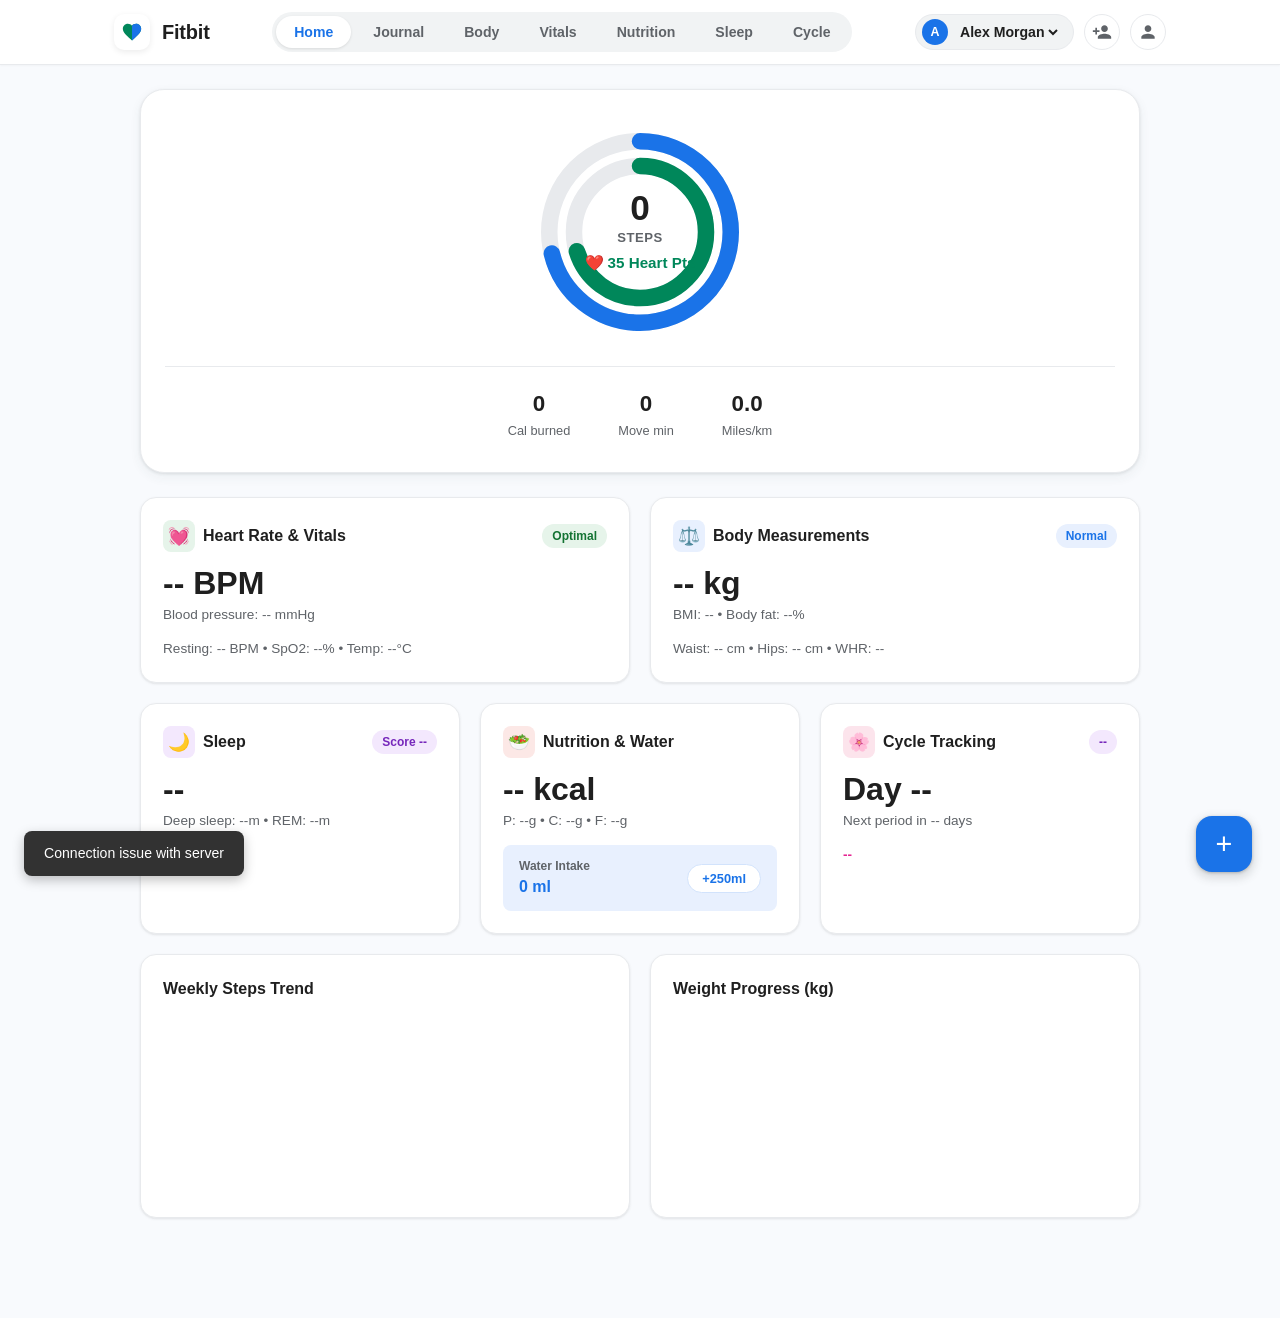
==== commit 75c3681a: "feat: implement multi-user database architecture, user switcher UI, and profile isolation" ====
--- a/web/index.html
+++ b/web/index.html
@@ -35,9 +35,21 @@
       </nav>
 
       <div class="gf-header-actions">
-        <button class="gf-profile-chip" onclick="window.app.openModal('modalProfile')">
+        <div class="gf-user-switcher" title="Active User Profile">
           <div class="gf-avatar" id="avatarInitial">A</div>
-          <span id="userNameBadge">Alex</span>
+          <select id="userSelector" class="gf-user-dropdown" aria-label="Switch User Profile">
+            <option value="user_1">Alex Morgan</option>
+          </select>
+        </div>
+        <button class="gf-icon-btn" title="Add New User Account" onclick="window.app.openModal('modalCreateUser')">
+          <svg width="20" height="20" viewBox="0 0 24 24" fill="currentColor">
+            <path d="M15 12c2.21 0 4-1.79 4-4s-1.79-4-4-4-4 1.79-4 4 1.79 4 4 4zm-9-2V7H4v3H1v2h3v3h2v-3h3v-2H6zm9 4c-2.67 0-8 1.34-8 4v2h16v-2c0-2.66-5.33-4-8-4z"/>
+          </svg>
+        </button>
+        <button class="gf-icon-btn" title="Edit Profile & Targets" onclick="window.app.openModal('modalProfile')">
+          <svg width="20" height="20" viewBox="0 0 24 24" fill="currentColor">
+            <path d="M12 12c2.21 0 4-1.79 4-4s-1.79-4-4-4-4 1.79-4 4 1.79 4 4 4zm0 2c-2.67 0-8 1.34-8 4v2h16v-2c0-2.66-5.33-4-8-4z"/>
+          </svg>
         </button>
       </div>
     </div>
@@ -790,6 +802,82 @@
     </div>
   </div>
 
+  <!-- Modal: Create New User Profile -->
+  <div class="modal-backdrop" id="modalCreateUser">
+    <div class="modal-box">
+      <div class="modal-header">
+        <h3 class="modal-title">Create new user account</h3>
+        <button class="modal-close" onclick="window.app.closeModal('modalCreateUser')">&times;</button>
+      </div>
+      <form id="formCreateUser" class="modal-body">
+        <div class="form-row">
+          <div class="form-group">
+            <label class="form-label">Full Name</label>
+            <input type="text" name="newUserName" class="form-input" placeholder="e.g. Jordan Smith" required>
+          </div>
+          <div class="form-group">
+            <label class="form-label">Email Address</label>
+            <input type="email" name="newUserEmail" class="form-input" placeholder="e.g. jordan@fitbit.app" required>
+          </div>
+        </div>
+        <div class="form-row">
+          <div class="form-group">
+            <label class="form-label">Age</label>
+            <input type="number" name="newUserAge" class="form-input" value="28" min="1" max="120" required>
+          </div>
+          <div class="form-group">
+            <label class="form-label">Gender</label>
+            <select name="newUserGender" class="form-select">
+              <option value="FEMALE">Female</option>
+              <option value="MALE">Male</option>
+              <option value="OTHER" selected>Other / Prefer not to say</option>
+            </select>
+          </div>
+        </div>
+        <div class="form-row">
+          <div class="form-group">
+            <label class="form-label">Height (cm)</label>
+            <input type="number" step="0.1" name="newUserHeight" class="form-input" value="172.0" required>
+          </div>
+          <div class="form-group">
+            <label class="form-label">Target Weight (kg)</label>
+            <input type="number" step="0.1" name="newUserWeight" class="form-input" value="70.0" required>
+          </div>
+        </div>
+        <div class="form-row">
+          <div class="form-group">
+            <label class="form-label">Daily Step Goal</label>
+            <input type="number" name="newUserSteps" class="form-input" value="10000" required>
+          </div>
+          <div class="form-group">
+            <label class="form-label">Daily Calorie Goal (kcal)</label>
+            <input type="number" name="newUserCalories" class="form-input" value="650" required>
+          </div>
+        </div>
+        <div class="form-row">
+          <div class="form-group">
+            <label class="form-label">Daily Water Goal (ml)</label>
+            <input type="number" name="newUserWater" class="form-input" value="2500" required>
+          </div>
+          <div class="form-group">
+            <label class="form-label">Avatar Theme Color</label>
+            <select name="newUserColor" class="form-select">
+              <option value="#1a73e8" selected>Google Blue</option>
+              <option value="#00875a">Emerald Green</option>
+              <option value="#9334e6">Amethyst Purple</option>
+              <option value="#d93025">Ruby Red</option>
+              <option value="#f9ab00">Amber Orange</option>
+            </select>
+          </div>
+        </div>
+        <div class="form-actions">
+          <button type="button" class="btn-secondary" onclick="window.app.closeModal('modalCreateUser')">Cancel</button>
+          <button type="submit" class="btn-primary">Create Profile</button>
+        </div>
+      </form>
+    </div>
+  </div>
+
   <!-- Modal: Profile -->
   <div class="modal-backdrop" id="modalProfile">
     <div class="modal-box">
@@ -804,11 +892,15 @@
             <input type="text" name="profName" class="form-input" value="Alex Morgan" required>
           </div>
           <div class="form-group">
+            <label class="form-label">Email</label>
+            <input type="email" name="profEmail" class="form-input" value="alex.morgan@fitbit.app" required>
+          </div>
+        </div>
+        <div class="form-row">
+          <div class="form-group">
             <label class="form-label">Age</label>
             <input type="number" name="profAge" class="form-input" value="28" required>
           </div>
-        </div>
-        <div class="form-row">
           <div class="form-group">
             <label class="form-label">Gender</label>
             <select name="profGender" class="form-select">
@@ -817,29 +909,41 @@
               <option value="OTHER">Other</option>
             </select>
           </div>
+        </div>
+        <div class="form-row">
           <div class="form-group">
             <label class="form-label">Height (cm)</label>
             <input type="number" step="0.1" name="profHeight" class="form-input" value="168.0" required>
           </div>
-        </div>
-        <div class="form-row">
           <div class="form-group">
             <label class="form-label">Target Weight (kg)</label>
             <input type="number" step="0.1" name="profWeight" class="form-input" value="60.0" required>
           </div>
+        </div>
+        <div class="form-row">
           <div class="form-group">
             <label class="form-label">Daily Step Goal</label>
             <input type="number" name="profSteps" class="form-input" value="10000" required>
           </div>
-        </div>
-        <div class="form-row">
           <div class="form-group">
             <label class="form-label">Daily Burn Goal (kcal)</label>
             <input type="number" name="profCalories" class="form-input" value="600" required>
           </div>
+        </div>
+        <div class="form-row">
           <div class="form-group">
             <label class="form-label">Daily Water Goal (ml)</label>
             <input type="number" name="profWater" class="form-input" value="2500" required>
+          </div>
+          <div class="form-group">
+            <label class="form-label">Theme Color</label>
+            <select name="profColor" class="form-select">
+              <option value="#1a73e8">Google Blue</option>
+              <option value="#00875a">Emerald Green</option>
+              <option value="#9334e6">Amethyst Purple</option>
+              <option value="#d93025">Ruby Red</option>
+              <option value="#f9ab00">Amber Orange</option>
+            </select>
           </div>
         </div>
         <div class="form-actions">
--- a/web/css/style.css
+++ b/web/css/style.css
@@ -133,7 +133,60 @@
 .gf-header-actions {
   display: flex;
   align-items: center;
-  gap: 12px;
+  gap: 10px;
+}
+
+.gf-user-switcher {
+  display: inline-flex;
+  align-items: center;
+  gap: 8px;
+  background: var(--bg-surface-variant);
+  border: 1px solid var(--border-light);
+  padding: 4px 12px 4px 6px;
+  border-radius: var(--radius-full);
+  transition: all 0.2s ease;
+}
+
+.gf-user-switcher:hover {
+  background: #e8eaed;
+  border-color: #dadce0;
+}
+
+.gf-user-dropdown {
+  background: transparent;
+  border: none;
+  outline: none;
+  font-family: inherit;
+  font-size: 0.88rem;
+  font-weight: 600;
+  color: var(--text-primary);
+  cursor: pointer;
+}
+
+.gf-user-dropdown option {
+  background: #ffffff;
+  color: var(--text-primary);
+  font-size: 0.88rem;
+}
+
+.gf-icon-btn {
+  width: 36px;
+  height: 36px;
+  border-radius: 50%;
+  border: 1px solid var(--border-light);
+  background: var(--bg-surface);
+  color: var(--text-secondary);
+  display: flex;
+  align-items: center;
+  justify-content: center;
+  cursor: pointer;
+  transition: all 0.2s ease;
+}
+
+.gf-icon-btn:hover {
+  background: var(--bg-surface-variant);
+  color: var(--gf-blue);
+  border-color: #dadce0;
 }
 
 .gf-profile-chip {
@@ -156,16 +209,17 @@
 }
 
 .gf-avatar {
-  width: 24px;
-  height: 24px;
+  width: 26px;
+  height: 26px;
   border-radius: 50%;
   background: var(--gf-blue);
   color: #fff;
-  font-size: 0.75rem;
+  font-size: 0.78rem;
   font-weight: 700;
   display: flex;
   align-items: center;
   justify-content: center;
+  flex-shrink: 0;
 }
 
 /* ==========================================================================
